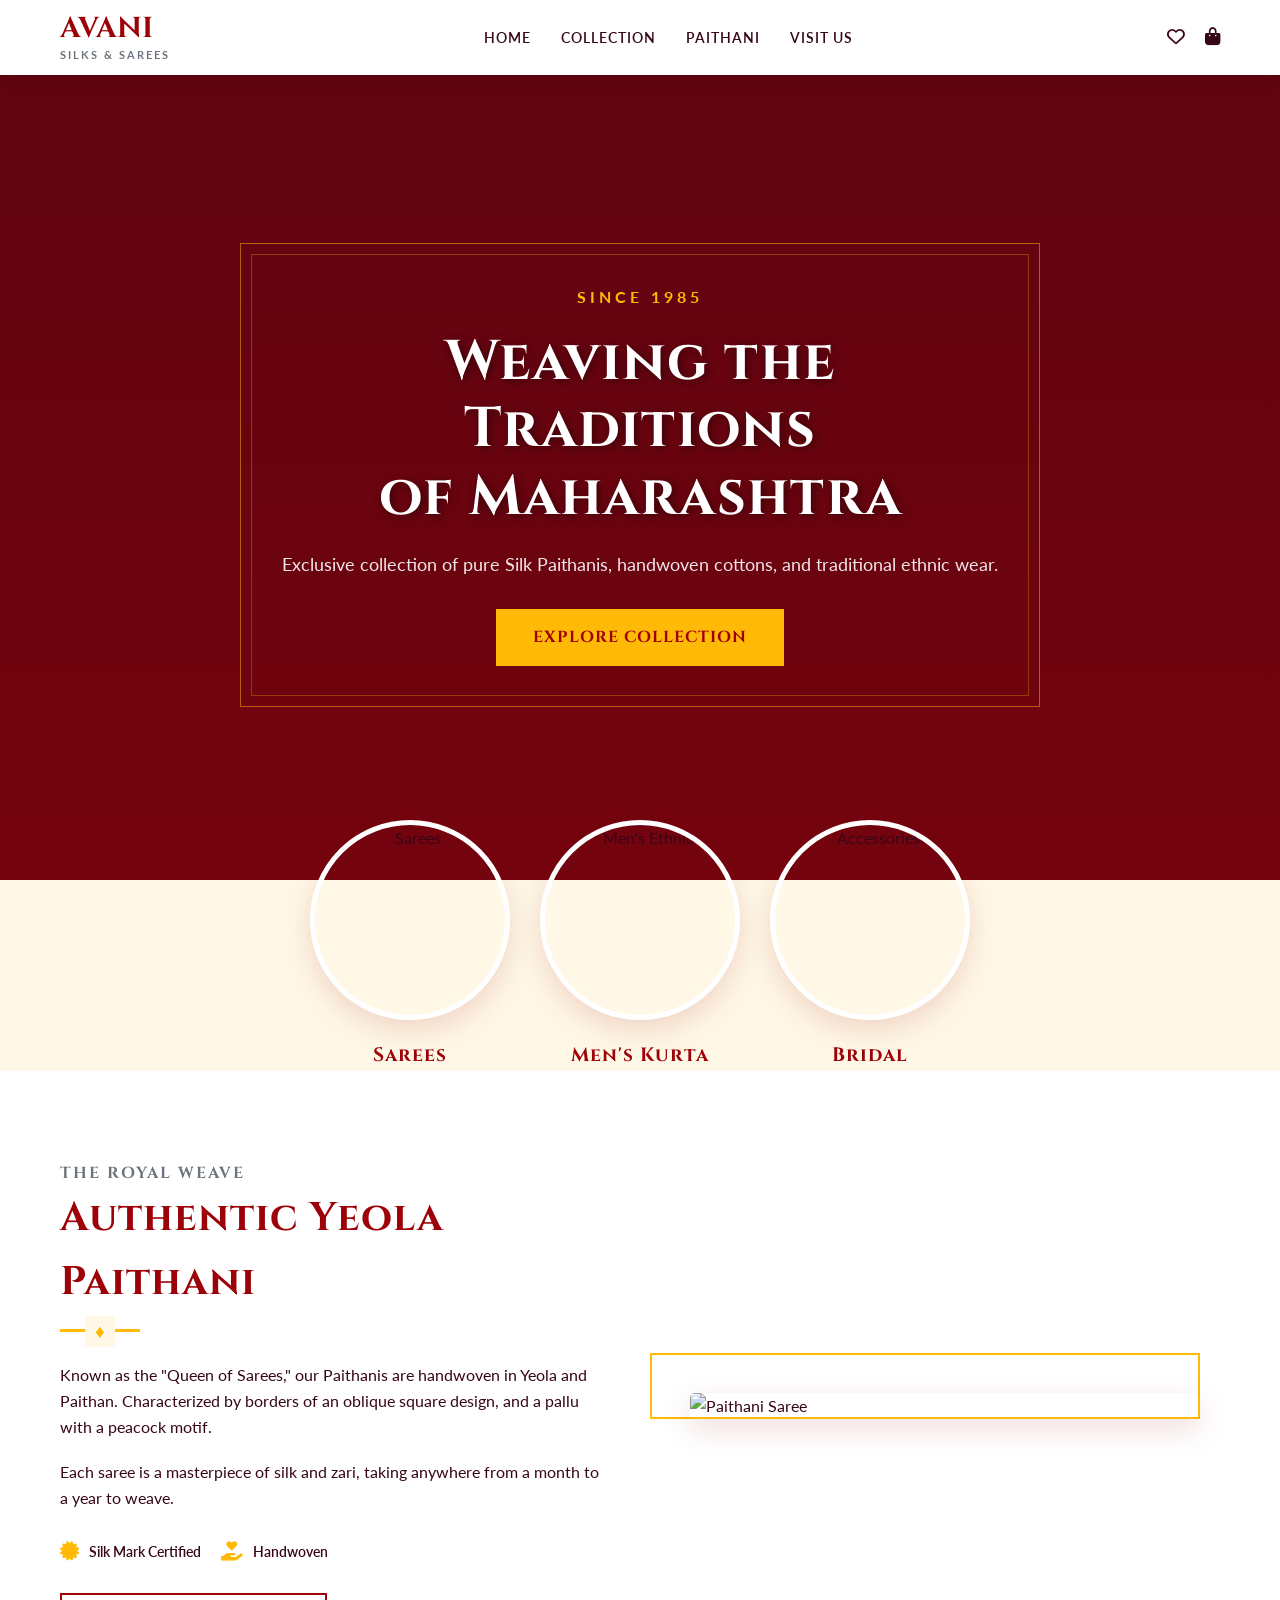
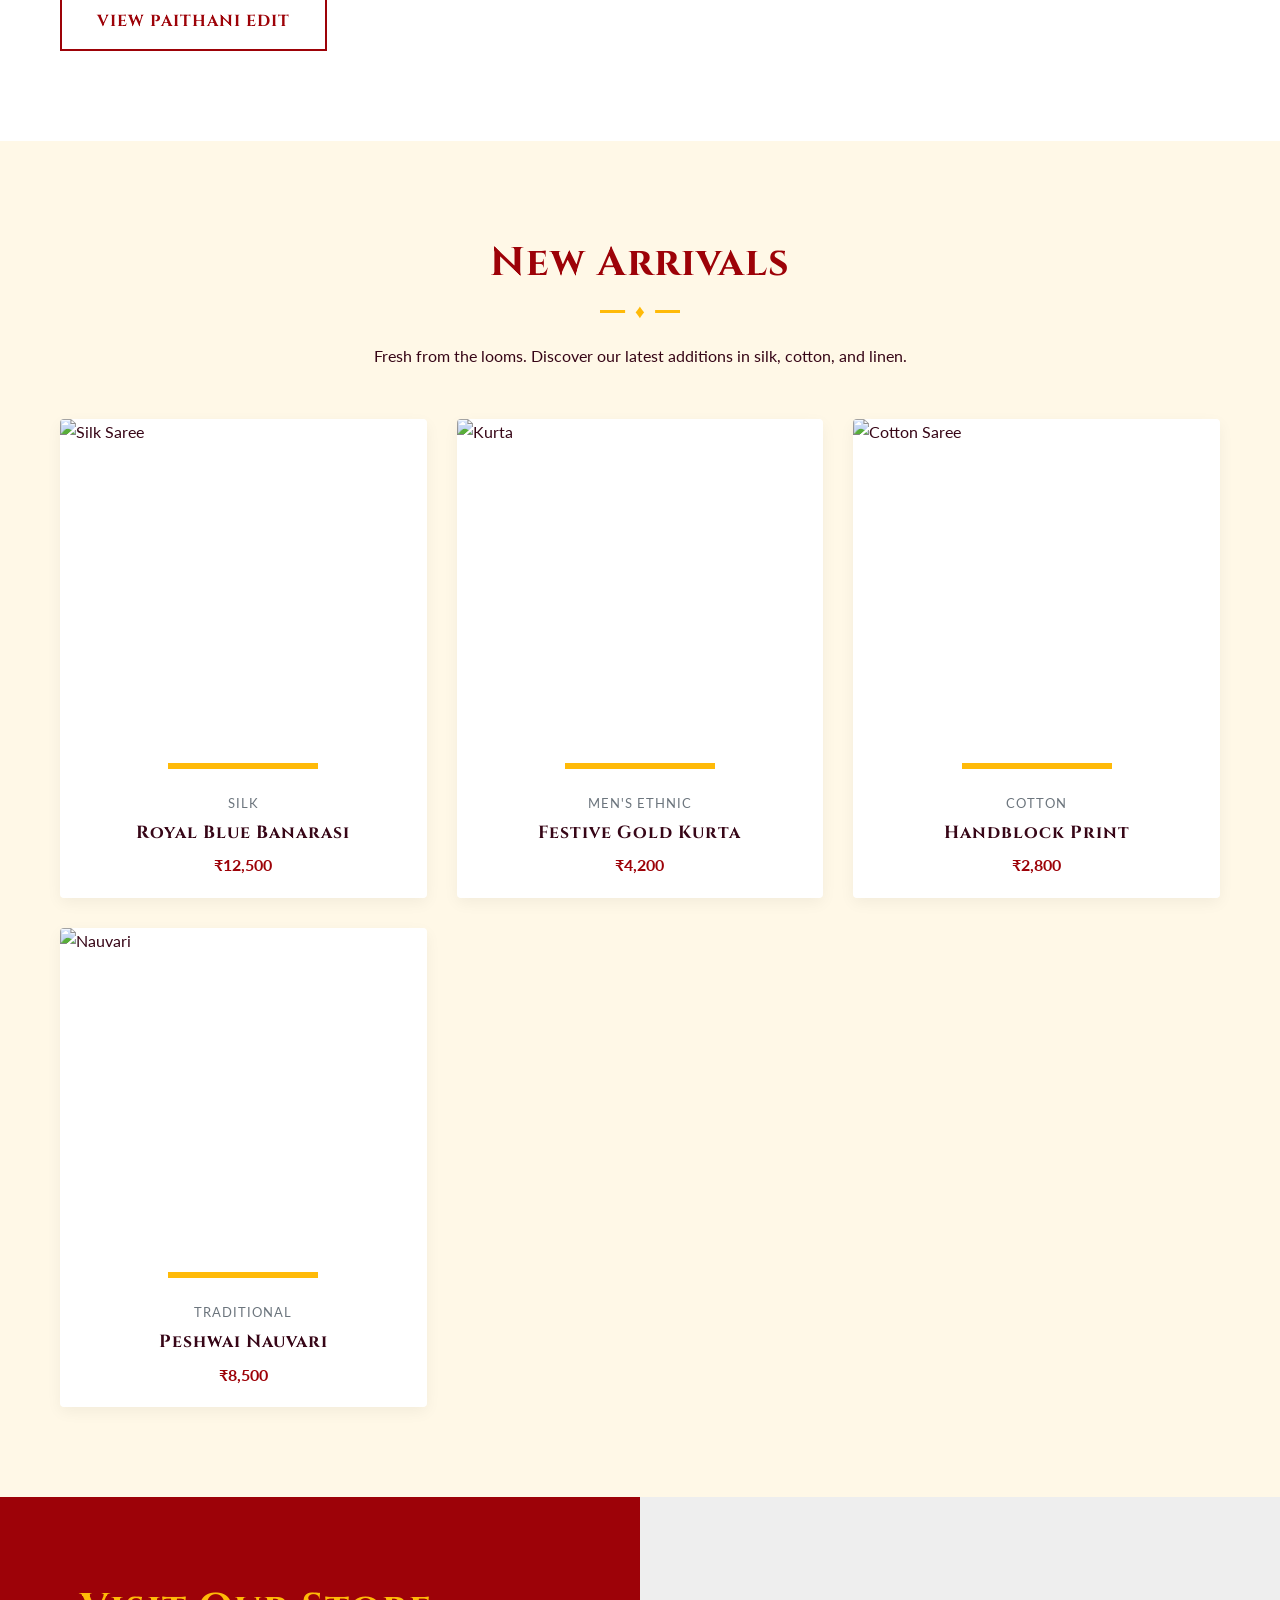
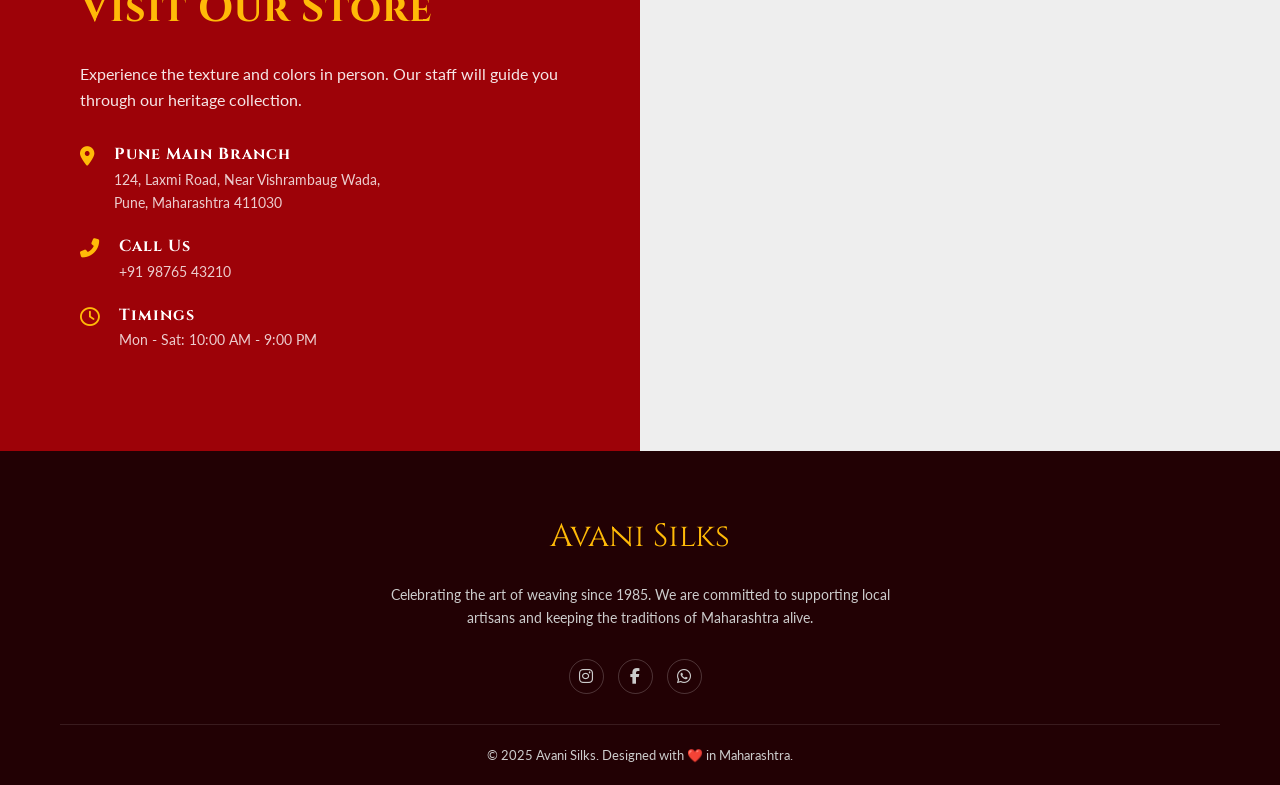
==== cloth.html @ 530539fc "initial commit" ====
<!DOCTYPE html>
<html lang="en">

<head>
    <meta charset="UTF-8">
    <meta name="viewport" content="width=device-width, initial-scale=1.0">
    <title>Avani Silks | The Heritage of Maharashtra</title>

    <!-- Google Fonts -->
    <link rel="preconnect" href="https://fonts.googleapis.com">
    <link rel="preconnect" href="https://fonts.gstatic.com" crossorigin>
    <link
        href="https://fonts.googleapis.com/css2?family=Cinzel:wght@400;600;700&family=Lato:wght@300;400;700&display=swap"
        rel="stylesheet">

    <!-- Font Awesome -->
    <link rel="stylesheet" href="https://cdnjs.cloudflare.com/ajax/libs/font-awesome/6.4.0/css/all.min.css">

    <style>
        /* --- CSS VARIABLES --- */
        :root {
            --primary: #9D0208;
            /* Royal Maroon/Magenta */
            --primary-dark: #6a040f;
            --gold: #FFBA08;
            /* Rich Gold */
            --gold-light: #fdc500;
            --cream: #FFF8E7;
            /* Off-white background */
            --text-dark: #370617;
            --text-light: #6c757d;
            --shadow: 0 10px 30px rgba(157, 2, 8, 0.15);
            --transition: all 0.4s ease;
        }

        /* --- RESET --- */
        * {
            margin: 0;
            padding: 0;
            box-sizing: border-box;
        }

        body {
            font-family: 'Lato', sans-serif;
            background-color: var(--cream);
            color: var(--text-dark);
            line-height: 1.6;
            overflow-x: hidden;
        }

        h1,
        h2,
        h3,
        h4 {
            font-family: 'Cinzel', serif;
            font-weight: 700;
            letter-spacing: 1px;
        }

        a {
            text-decoration: none;
            color: inherit;
            transition: var(--transition);
        }

        ul {
            list-style: none;
        }

        img {
            display: block;
            max-width: 100%;
            height: auto;
            object-fit: cover;
        }

        /* --- UTILITIES --- */
        .container {
            max-width: 1200px;
            margin: 0 auto;
            padding: 0 20px;
        }

        .section-padding {
            padding: 90px 0;
        }

        .text-center {
            text-align: center;
        }

        .divider-gold {
            height: 3px;
            width: 80px;
            background: var(--gold);
            margin: 15px auto 30px;
            position: relative;
        }

        .divider-gold::after {
            content: '♦';
            /* Diamond symbol */
            position: absolute;
            top: 50%;
            left: 50%;
            transform: translate(-50%, -50%);
            background: var(--cream);
            color: var(--gold);
            padding: 0 10px;
            font-size: 1.2rem;
        }

        .btn {
            display: inline-block;
            padding: 14px 35px;
            font-family: 'Cinzel', serif;
            font-weight: 700;
            text-transform: uppercase;
            letter-spacing: 1px;
            cursor: pointer;
            transition: var(--transition);
            border: 2px solid var(--primary);
            background: transparent;
            color: var(--primary);
        }

        .btn:hover {
            background: var(--primary);
            color: var(--gold);
            border-color: var(--primary);
            box-shadow: var(--shadow);
        }

        .btn-gold {
            background: var(--gold);
            color: var(--primary);
            border-color: var(--gold);
        }

        .btn-gold:hover {
            background: white;
            color: var(--primary);
        }

        /* --- DECORATIVE PATTERN --- */
        .bg-pattern {
            background-image: radial-gradient(var(--primary) 0.5px, transparent 0.5px), radial-gradient(var(--primary) 0.5px, var(--cream) 0.5px);
            background-size: 20px 20px;
            background-position: 0 0, 10px 10px;
            opacity: 0.05;
            position: fixed;
            top: 0;
            left: 0;
            width: 100%;
            height: 100%;
            z-index: -1;
            pointer-events: none;
        }

        /* --- NAVIGATION --- */
        nav {
            position: fixed;
            top: 0;
            width: 100%;
            padding: 15px 0;
            z-index: 1000;
            background: white;
            box-shadow: 0 2px 15px rgba(0, 0, 0, 0.08);
            transition: var(--transition);
        }

        .nav-inner {
            display: flex;
            justify-content: space-between;
            align-items: center;
        }

        .logo {
            font-size: 1.8rem;
            font-family: 'Cinzel', serif;
            color: var(--primary);
            font-weight: 700;
            display: flex;
            flex-direction: column;
            line-height: 1;
        }

        .logo span {
            font-size: 0.7rem;
            font-family: 'Lato', sans-serif;
            color: var(--text-light);
            letter-spacing: 2px;
            margin-top: 5px;
            text-transform: uppercase;
        }

        .nav-links {
            display: flex;
            gap: 30px;
        }

        .nav-links a {
            font-size: 0.9rem;
            text-transform: uppercase;
            letter-spacing: 1px;
            font-weight: 600;
            color: var(--text-dark);
            position: relative;
        }

        .nav-links a::after {
            content: '';
            position: absolute;
            bottom: -5px;
            left: 0;
            width: 0;
            height: 2px;
            background: var(--primary);
            transition: var(--transition);
        }

        .nav-links a:hover {
            color: var(--primary);
        }

        .nav-links a:hover::after {
            width: 100%;
        }

        .nav-icons {
            display: flex;
            gap: 20px;
            font-size: 1.1rem;
            color: var(--text-dark);
        }

        /* --- HERO SECTION --- */
        .hero {
            height: 90vh;
            position: relative;
            display: flex;
            align-items: center;
            justify-content: center;
            text-align: center;
            margin-top: 70px;
            background-color: var(--primary);
            /* Fallback */
            overflow: hidden;
        }

        .hero-bg {
            position: absolute;
            top: 0;
            left: 0;
            width: 100%;
            height: 100%;
            opacity: 0.6;
            background-image: url('https://images.unsplash.com/photo-1610030469983-98e550d6193c?ixlib=rb-4.0.3&auto=format&fit=crop&w=1920&q=80');
            background-size: cover;
            background-position: center 20%;
            background-attachment: fixed;
            /* Parallax effect */
        }

        .hero-overlay {
            position: absolute;
            top: 0;
            left: 0;
            width: 100%;
            height: 100%;
            background: linear-gradient(rgba(55, 6, 23, 0.6), rgba(55, 6, 23, 0.4));
        }

        .hero-content {
            position: relative;
            z-index: 2;
            color: white;
            padding: 40px;
            border: 1px solid rgba(255, 186, 8, 0.5);
            backdrop-filter: blur(2px);
            max-width: 800px;
        }

        .hero-content::before {
            content: '';
            position: absolute;
            top: 10px;
            left: 10px;
            right: 10px;
            bottom: 10px;
            border: 1px solid rgba(255, 186, 8, 0.3);
            pointer-events: none;
        }

        .hero h2 {
            font-family: 'Lato', sans-serif;
            font-size: 1rem;
            letter-spacing: 4px;
            text-transform: uppercase;
            color: var(--gold);
            margin-bottom: 20px;
        }

        .hero h1 {
            font-size: 3.5rem;
            margin-bottom: 20px;
            line-height: 1.2;
            text-shadow: 2px 2px 10px rgba(0, 0, 0, 0.5);
        }

        /* --- COLLECTION CIRCLES --- */
        .collections {
            margin-top: -60px;
            position: relative;
            z-index: 10;
        }

        .col-grid {
            display: flex;
            justify-content: center;
            gap: 30px;
            flex-wrap: wrap;
        }

        .col-item {
            text-align: center;
            transition: var(--transition);
        }

        .col-img-box {
            width: 200px;
            height: 200px;
            border-radius: 50%;
            border: 5px solid white;
            overflow: hidden;
            box-shadow: var(--shadow);
            margin-bottom: 20px;
            position: relative;
        }

        .col-img-box img {
            width: 100%;
            height: 100%;
            transition: transform 0.5s;
        }

        .col-item:hover .col-img-box img {
            transform: scale(1.1);
        }

        .col-item:hover {
            transform: translateY(-10px);
        }

        .col-item h3 {
            color: var(--primary);
            font-size: 1.2rem;
        }

        /* --- FEATURED SAREE (Paithani) --- */
        .featured-section {
            background-color: white;
        }

        .featured-wrapper {
            display: grid;
            grid-template-columns: 1fr 1fr;
            align-items: center;
            gap: 60px;
        }

        .feat-img-group {
            position: relative;
            padding: 20px;
        }

        .feat-main {
            border-radius: 5px;
            box-shadow: var(--shadow);
            position: relative;
            z-index: 2;
        }

        .feat-deco {
            position: absolute;
            top: 0;
            left: 0;
            width: 100%;
            height: 100%;
            border: 2px solid var(--gold);
            transform: translate(-20px, -20px);
            z-index: 1;
        }

        .section-title {
            font-size: 2.5rem;
            color: var(--primary);
            margin-bottom: 10px;
        }

        .feat-badges {
            display: flex;
            gap: 20px;
            margin: 30px 0;
        }

        .badge {
            display: flex;
            align-items: center;
            gap: 10px;
            font-size: 0.9rem;
            color: var(--text-dark);
            font-weight: 600;
        }

        .badge i {
            color: var(--gold);
            font-size: 1.2rem;
        }

        /* --- PRODUCT GRID --- */
        .product-grid {
            display: grid;
            grid-template-columns: repeat(auto-fit, minmax(280px, 1fr));
            gap: 30px;
        }

        .product-card {
            background: white;
            box-shadow: 0 5px 15px rgba(0, 0, 0, 0.05);
            transition: var(--transition);
            border-radius: 4px;
            overflow: hidden;
        }

        .product-card:hover {
            transform: translateY(-5px);
            box-shadow: var(--shadow);
        }

        .p-img {
            height: 350px;
            width: 100%;
            position: relative;
            overflow: hidden;
        }

        .p-action {
            position: absolute;
            bottom: -50px;
            left: 0;
            width: 100%;
            background: rgba(255, 255, 255, 0.9);
            padding: 15px;
            text-align: center;
            transition: var(--transition);
        }

        .product-card:hover .p-action {
            bottom: 0;
        }

        .p-details {
            padding: 20px;
            text-align: center;
        }

        .p-cat {
            color: var(--text-light);
            font-size: 0.8rem;
            text-transform: uppercase;
            letter-spacing: 1px;
        }

        .p-title {
            font-size: 1.1rem;
            margin: 5px 0;
            color: var(--text-dark);
            font-family: 'Cinzel', serif;
        }

        .p-price {
            color: var(--primary);
            font-weight: 700;
        }

        /* --- VISIT US / MAP --- */
        .visit-section {
            background: var(--primary);
            color: white;
        }

        .visit-grid {
            display: grid;
            grid-template-columns: 1fr 1fr;
            gap: 0;
        }

        .visit-info {
            padding: 80px;
            display: flex;
            flex-direction: column;
            justify-content: center;
        }

        .visit-info h2 {
            color: var(--gold);
            font-size: 2.5rem;
            margin-bottom: 20px;
        }

        .info-row {
            display: flex;
            gap: 20px;
            margin-bottom: 20px;
            align-items: flex-start;
        }

        .info-row i {
            color: var(--gold);
            font-size: 1.2rem;
            margin-top: 5px;
        }

        .visit-map {
            width: 100%;
            height: 100%;
            min-height: 400px;
            background: #eee;
        }

        /* --- FOOTER --- */
        footer {
            background: #220104;
            /* Very Dark Maroon */
            color: #ccc;
            padding: 60px 0 20px;
        }

        .footer-logo {
            font-size: 2rem;
            color: var(--gold);
            font-family: 'Cinzel', serif;
            margin-bottom: 20px;
            display: inline-block;
        }

        .social-links a {
            display: inline-flex;
            width: 35px;
            height: 35px;
            border: 1px solid rgba(255, 255, 255, 0.2);
            align-items: center;
            justify-content: center;
            border-radius: 50%;
            margin-right: 10px;
            transition: var(--transition);
        }

        .social-links a:hover {
            background: var(--gold);
            color: var(--primary);
            border-color: var(--gold);
        }

        /* --- RESPONSIVE --- */
        @media (max-width: 768px) {
            .hero h1 {
                font-size: 2.5rem;
            }

            .nav-links {
                display: none;
            }

            .featured-wrapper {
                grid-template-columns: 1fr;
            }

            .visit-grid {
                grid-template-columns: 1fr;
            }

            .visit-info {
                padding: 40px;
            }

            .col-grid {
                gap: 15px;
            }

            .col-img-box {
                width: 140px;
                height: 140px;
            }
        }

        /* Reveal Animation */
        .fade-in {
            opacity: 0;
            transform: translateY(30px);
            transition: 0.6s ease-out;
        }

        .fade-in.visible {
            opacity: 1;
            transform: translateY(0);
        }
    </style>
</head>

<body>

    <div class="bg-pattern"></div>

    <!-- Navigation -->
    <nav id="navbar">
        <div class="container nav-inner">
            <a href="#" class="logo">
                AVANI
                <span>Silks & Sarees</span>
            </a>
            <div class="nav-links">
                <a href="#home">Home</a>
                <a href="#collection">Collection</a>
                <a href="#paithani">Paithani</a>
                <a href="#visit">Visit Us</a>
            </div>
            <div class="nav-icons">
                <a href="#"><i class="far fa-heart"></i></a>
                <a href="#"><i class="fas fa-shopping-bag"></i></a>
            </div>
        </div>
    </nav>

    <!-- Hero Section -->
    <section id="home" class="hero">
        <div class="hero-bg"></div>
        <div class="hero-overlay"></div>
        <div class="hero-content fade-in">
            <h2>Since 1985</h2>
            <h1>Weaving the Traditions <br> of Maharashtra</h1>
            <p style="margin-bottom: 30px; font-size: 1.1rem; opacity: 0.9;">Exclusive collection of pure Silk
                Paithanis, handwoven cottons, and traditional ethnic wear.</p>
            <a href="#collection" class="btn btn-gold">Explore Collection</a>
        </div>
    </section>

    <!-- Circular Categories -->
    <section class="collections">
        <div class="container">
            <div class="col-grid">
                <div class="col-item fade-in">
                    <div class="col-img-box">
                        <img src="https://images.unsplash.com/photo-1617627143750-d86bc21e42bb?ixlib=rb-4.0.3&auto=format&fit=crop&w=400&q=80"
                            alt="Sarees">
                    </div>
                    <h3>Sarees</h3>
                </div>
                <div class="col-item fade-in">
                    <div class="col-img-box">
                        <img src="https://images.unsplash.com/photo-1597983073493-88cd35cf93b0?ixlib=rb-4.0.3&auto=format&fit=crop&w=400&q=80"
                            alt="Men's Ethnic">
                    </div>
                    <h3>Men's Kurta</h3>
                </div>
                <div class="col-item fade-in">
                    <div class="col-img-box">
                        <img src="https://images.unsplash.com/photo-1605296867304-46d5465a13f1?ixlib=rb-4.0.3&auto=format&fit=crop&w=400&q=80"
                            alt="Accessories">
                    </div>
                    <h3>Bridal</h3>
                </div>
            </div>
        </div>
    </section>

    <!-- Featured Section (Paithani) -->
    <section id="paithani" class="section-padding featured-section">
        <div class="container">
            <div class="featured-wrapper">
                <div class="feat-content fade-in">
                    <h4 style="color: var(--text-light); letter-spacing: 2px;">THE ROYAL WEAVE</h4>
                    <h2 class="section-title">Authentic Yeola Paithani</h2>
                    <div class="divider-gold" style="margin-left: 0;"></div>
                    <p style="color: var(--text-dark); margin-bottom: 20px;">Known as the "Queen of Sarees," our
                        Paithanis are handwoven in Yeola and Paithan. Characterized by borders of an oblique square
                        design, and a pallu with a peacock motif.</p>
                    <p style="color: var(--text-dark);">Each saree is a masterpiece of silk and zari, taking anywhere
                        from a month to a year to weave.</p>

                    <div class="feat-badges">
                        <div class="badge"><i class="fas fa-certificate"></i> Silk Mark Certified</div>
                        <div class="badge"><i class="fas fa-hand-holding-heart"></i> Handwoven</div>
                    </div>

                    <a href="#" class="btn">View Paithani Edit</a>
                </div>

                <div class="feat-img-group fade-in">
                    <div class="feat-deco"></div>
                    <img src="https://images.unsplash.com/photo-1583391733956-6c78276477e2?ixlib=rb-4.0.3&auto=format&fit=crop&w=800&q=80"
                        alt="Paithani Saree" class="feat-main">
                </div>
            </div>
        </div>
    </section>

    <!-- New Arrivals Grid -->
    <section id="collection" class="section-padding">
        <div class="container">
            <div class="text-center fade-in">
                <h2 class="section-title">New Arrivals</h2>
                <div class="divider-gold"></div>
                <p style="max-width: 600px; margin: 0 auto 50px;">Fresh from the looms. Discover our latest additions in
                    silk, cotton, and linen.</p>
            </div>

            <div class="product-grid">
                <!-- Product 1 -->
                <div class="product-card fade-in">
                    <div class="p-img">
                        <img src="https://images.unsplash.com/photo-1610189012906-4783382c5914?ixlib=rb-4.0.3&auto=format&fit=crop&w=600&q=80"
                            alt="Silk Saree">
                        <div class="p-action">
                            <button class="btn btn-gold" style="padding: 10px 20px; font-size: 0.8rem;">Add to
                                Cart</button>
                        </div>
                    </div>
                    <div class="p-details">
                        <span class="p-cat">Silk</span>
                        <h4 class="p-title">Royal Blue Banarasi</h4>
                        <span class="p-price">₹12,500</span>
                    </div>
                </div>

                <!-- Product 2 -->
                <div class="product-card fade-in">
                    <div class="p-img">
                        <img src="https://images.unsplash.com/photo-1627883204481-420367372d82?ixlib=rb-4.0.3&auto=format&fit=crop&w=600&q=80"
                            alt="Kurta">
                        <div class="p-action">
                            <button class="btn btn-gold" style="padding: 10px 20px; font-size: 0.8rem;">Add to
                                Cart</button>
                        </div>
                    </div>
                    <div class="p-details">
                        <span class="p-cat">Men's Ethnic</span>
                        <h4 class="p-title">Festive Gold Kurta</h4>
                        <span class="p-price">₹4,200</span>
                    </div>
                </div>

                <!-- Product 3 -->
                <div class="product-card fade-in">
                    <div class="p-img">
                        <img src="https://images.unsplash.com/photo-1607592471928-1b6c08c48a73?ixlib=rb-4.0.3&auto=format&fit=crop&w=600&q=80"
                            alt="Cotton Saree">
                        <div class="p-action">
                            <button class="btn btn-gold" style="padding: 10px 20px; font-size: 0.8rem;">Add to
                                Cart</button>
                        </div>
                    </div>
                    <div class="p-details">
                        <span class="p-cat">Cotton</span>
                        <h4 class="p-title">Handblock Print</h4>
                        <span class="p-price">₹2,800</span>
                    </div>
                </div>

                <!-- Product 4 -->
                <div class="product-card fade-in">
                    <div class="p-img">
                        <img src="https://images.unsplash.com/photo-1596700686915-0a867c4df632?ixlib=rb-4.0.3&auto=format&fit=crop&w=600&q=80"
                            alt="Nauvari">
                        <div class="p-action">
                            <button class="btn btn-gold" style="padding: 10px 20px; font-size: 0.8rem;">Add to
                                Cart</button>
                        </div>
                    </div>
                    <div class="p-details">
                        <span class="p-cat">Traditional</span>
                        <h4 class="p-title">Peshwai Nauvari</h4>
                        <span class="p-price">₹8,500</span>
                    </div>
                </div>
            </div>
        </div>
    </section>

    <!-- Visit Us / Location -->
    <section id="visit" class="visit-section">
        <div class="visit-grid">
            <div class="visit-info fade-in">
                <h2>Visit Our Store</h2>
                <p style="margin-bottom: 30px; opacity: 0.9;">Experience the texture and colors in person. Our staff
                    will guide you through our heritage collection.</p>

                <div class="info-row">
                    <i class="fas fa-map-marker-alt"></i>
                    <div>
                        <h4 style="font-family: 'Cinzel', serif;">Pune Main Branch</h4>
                        <p style="font-size: 0.9rem; opacity: 0.8;">124, Laxmi Road, Near Vishrambaug Wada,<br>Pune,
                            Maharashtra 411030</p>
                    </div>
                </div>

                <div class="info-row">
                    <i class="fas fa-phone-alt"></i>
                    <div>
                        <h4 style="font-family: 'Cinzel', serif;">Call Us</h4>
                        <p style="font-size: 0.9rem; opacity: 0.8;">+91 98765 43210</p>
                    </div>
                </div>

                <div class="info-row">
                    <i class="far fa-clock"></i>
                    <div>
                        <h4 style="font-family: 'Cinzel', serif;">Timings</h4>
                        <p style="font-size: 0.9rem; opacity: 0.8;">Mon - Sat: 10:00 AM - 9:00 PM</p>
                    </div>
                </div>
            </div>

            <div class="visit-map">
                <!-- Static Map Image for demo -->
                <iframe
                    src="https://www.google.com/maps/embed?pb=!1m18!1m12!1m3!1d3783.2458092262524!2d73.85040981541814!3d18.51775797409228!2m3!1f0!2f0!3f0!3m2!1i1024!2i768!4f13.1!3m3!1m2!1s0x3bc2c065f4967397%3A0xc33e1478148b5952!2sLaxmi%20Rd%2C%20Pune%2C%20Maharashtra!5e0!3m2!1sen!2sin!4v1680000000000!5m2!1sen!2sin"
                    width="100%" height="100%" style="border:0;" allowfullscreen="" loading="lazy"></iframe>
            </div>
        </div>
    </section>

    <!-- Footer -->
    <footer>
        <div class="container text-center">
            <a href="#" class="footer-logo">Avani Silks</a>
            <p style="max-width: 500px; margin: 0 auto 30px; font-size: 0.9rem;">Celebrating the art of weaving since
                1985. We are committed to supporting local artisans and keeping the traditions of Maharashtra alive.</p>

            <div class="social-links" style="margin-bottom: 30px;">
                <a href="#"><i class="fab fa-instagram"></i></a>
                <a href="#"><i class="fab fa-facebook-f"></i></a>
                <a href="#"><i class="fab fa-whatsapp"></i></a>
            </div>

            <div style="font-size: 0.8rem; border-top: 1px solid rgba(255,255,255,0.1); padding-top: 20px;">
                &copy; 2025 Avani Silks. Designed with ❤️ in Maharashtra.
            </div>
        </div>
    </footer>

    <!-- JavaScript -->
    <script>
        // Navbar Scroll Effect
        const navbar = document.getElementById('navbar');
        window.addEventListener('scroll', () => {
            if (window.scrollY > 50) {
                navbar.style.boxShadow = "0 5px 20px rgba(0,0,0,0.1)";
                navbar.style.padding = "10px 0";
            } else {
                navbar.style.boxShadow = "0 2px 15px rgba(0,0,0,0.08)";
                navbar.style.padding = "15px 0";
            }
        });

        // Reveal Animation
        const observer = new IntersectionObserver((entries) => {
            entries.forEach(entry => {
                if (entry.isIntersecting) {
                    entry.target.classList.add('visible');
                }
            });
        }, { threshold: 0.1 });

        document.querySelectorAll('.fade-in').forEach(el => observer.observe(el));
    </script>
</body>

</html>
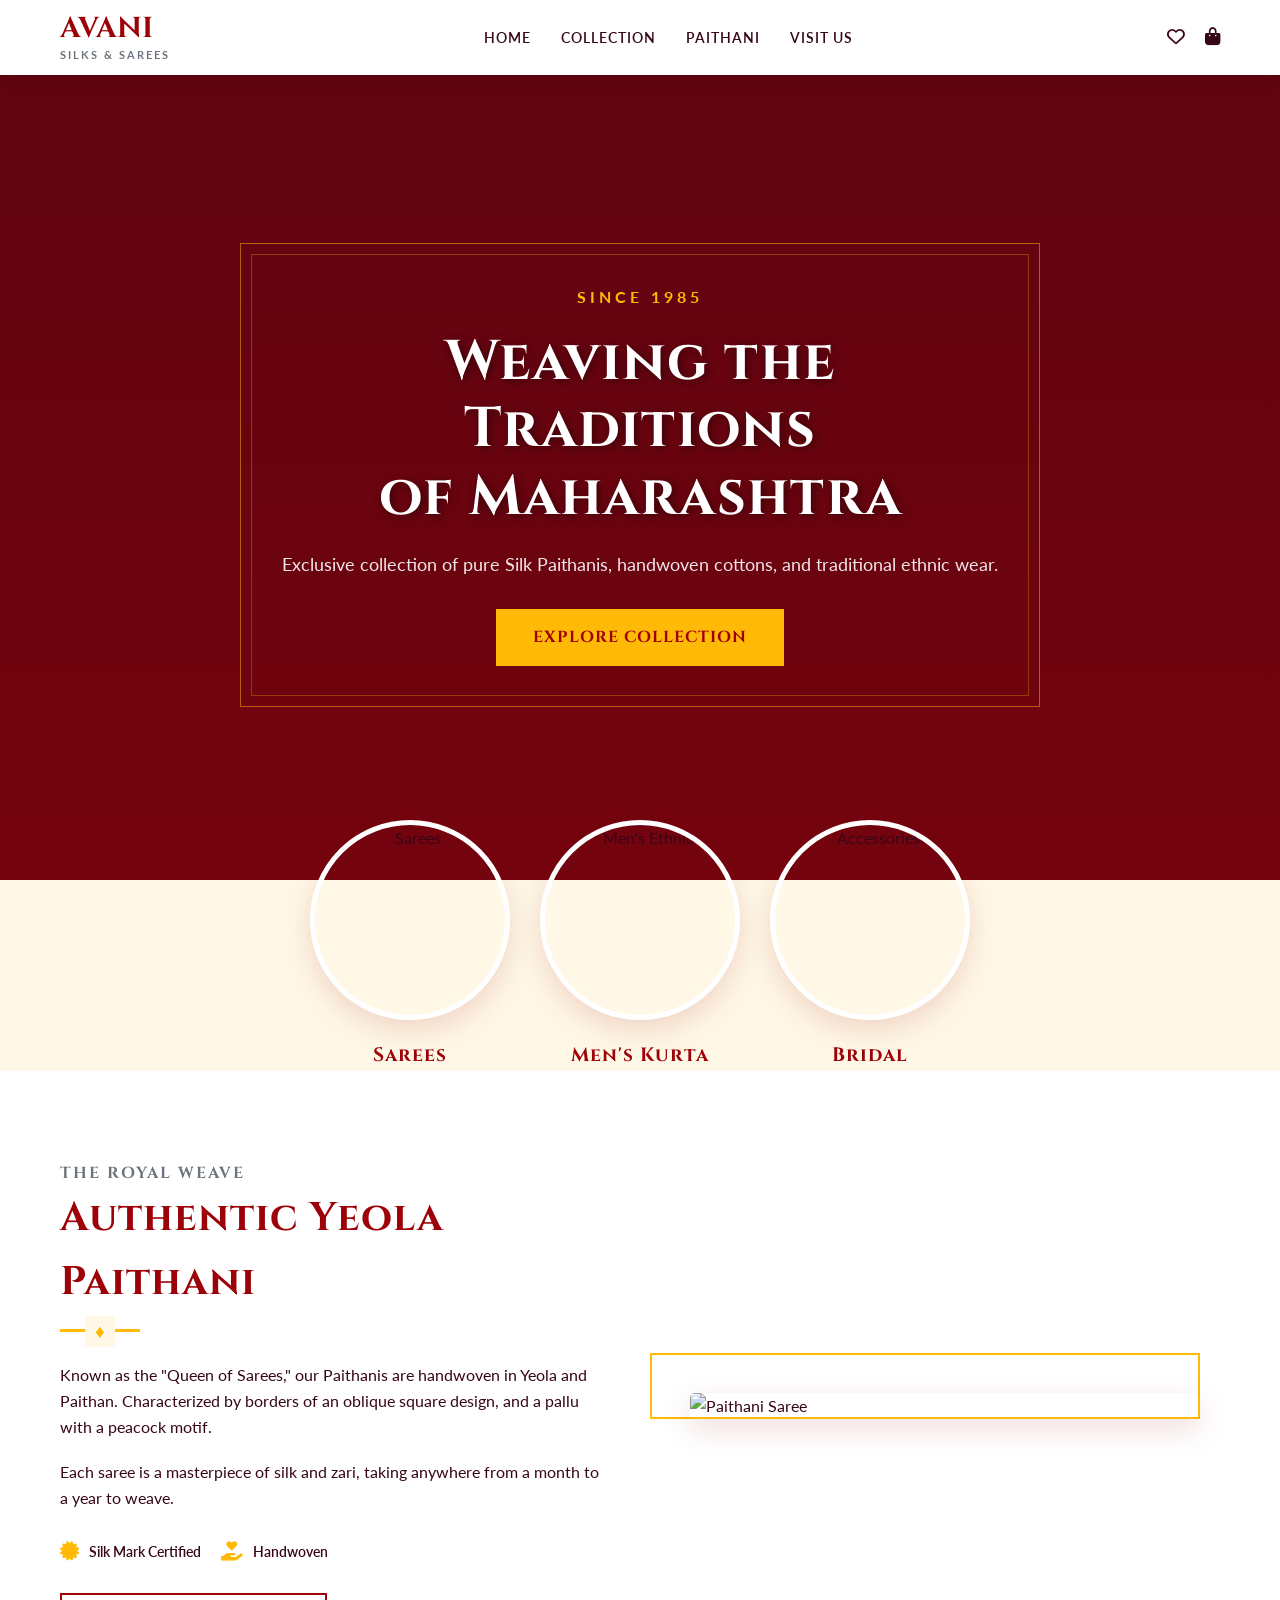
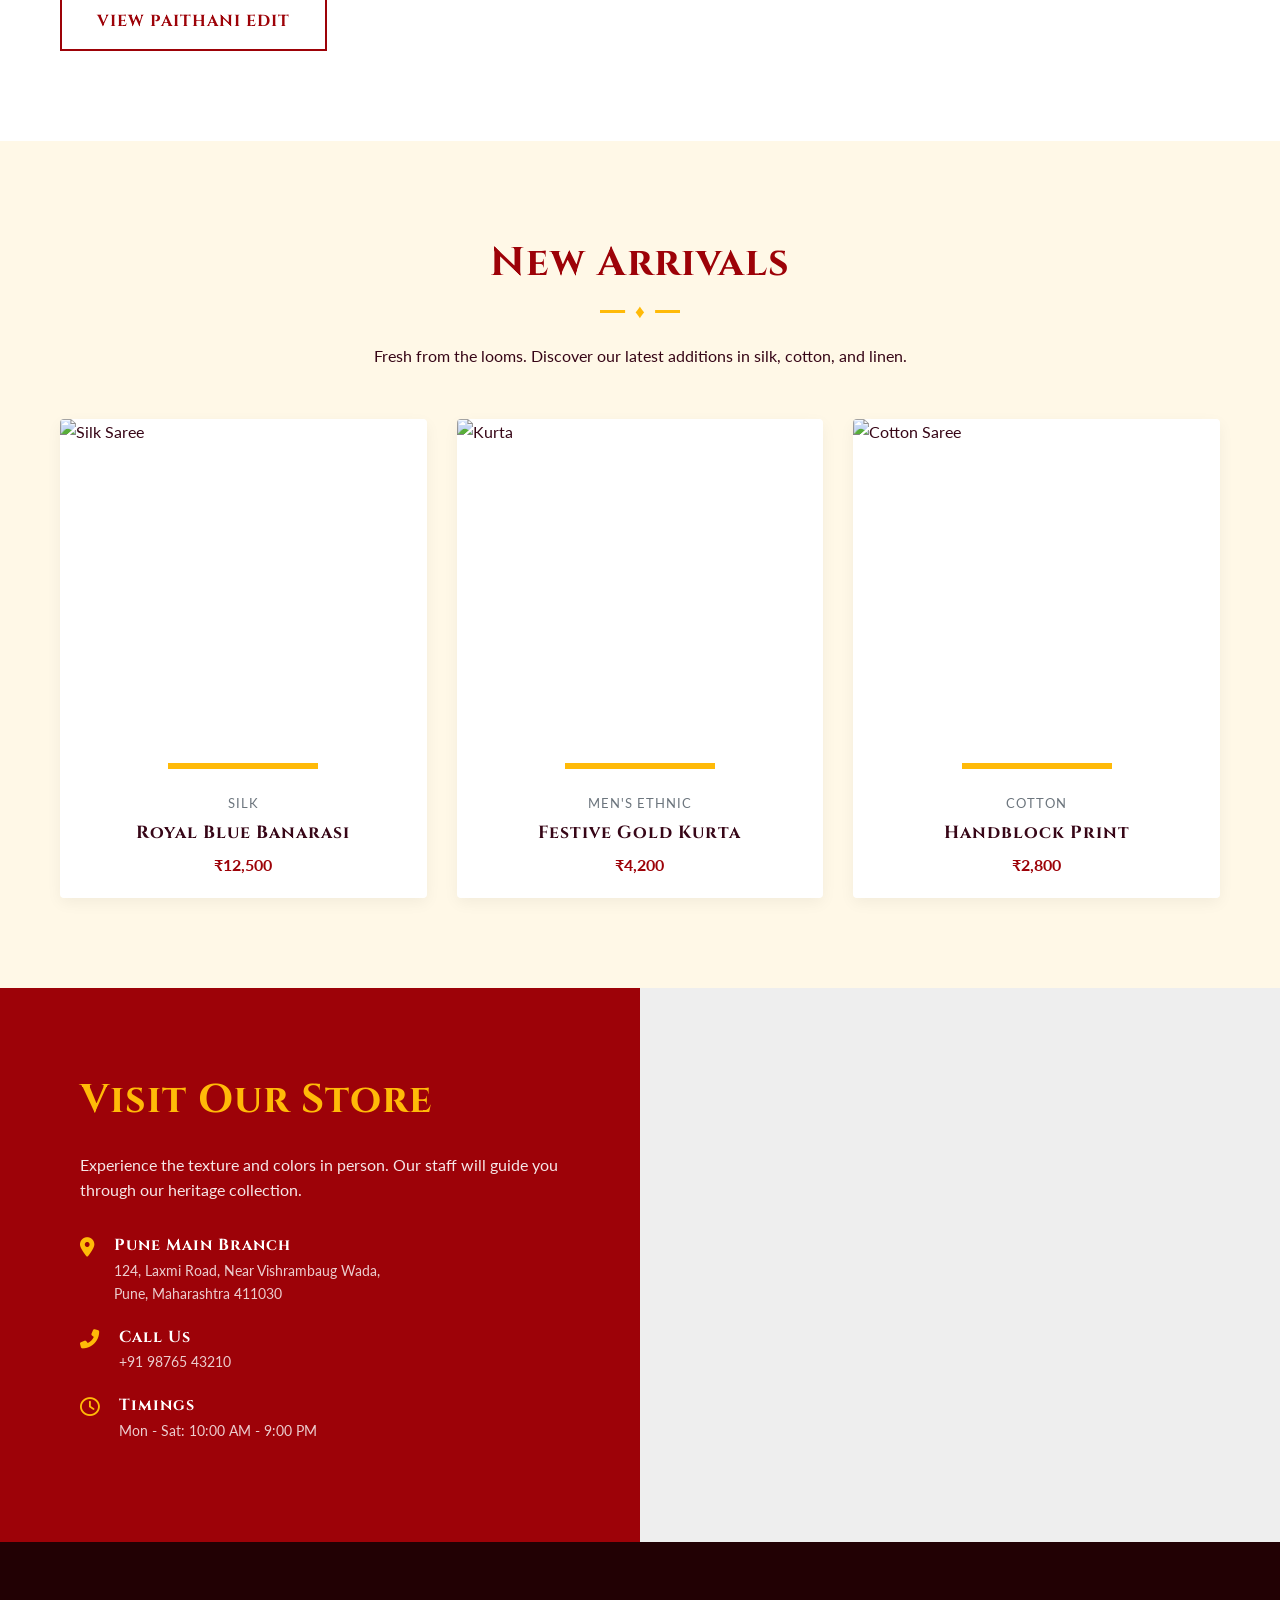
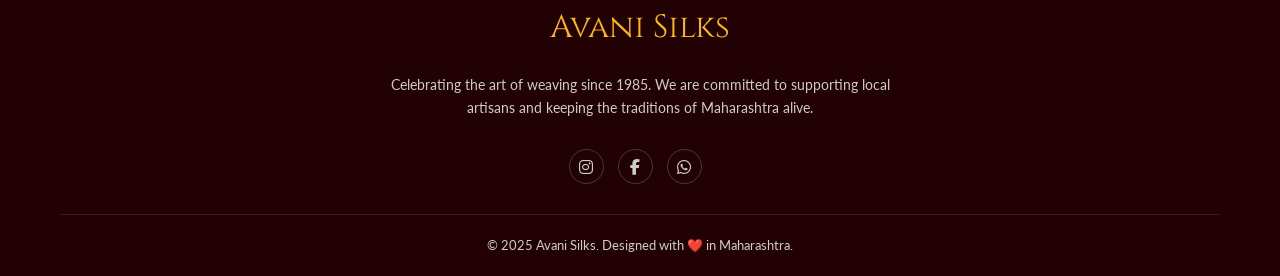
==== commit f65f21bb: "added new saree images" ====
--- a/cloth.html
+++ b/cloth.html
@@ -666,7 +666,7 @@
                 </div>
                 <div class="col-item fade-in">
                     <div class="col-img-box">
-                        <img src="https://images.unsplash.com/photo-1605296867304-46d5465a13f1?ixlib=rb-4.0.3&auto=format&fit=crop&w=400&q=80"
+                        <img src="https://images.unsplash.com/photo-1617627143750-d86bc21e42bb?ixlib=rb-4.0.3&auto=format&fit=crop&w=400&q=80"
                             alt="Accessories">
                     </div>
                     <h3>Bridal</h3>
@@ -699,7 +699,7 @@
 
                 <div class="feat-img-group fade-in">
                     <div class="feat-deco"></div>
-                    <img src="https://images.unsplash.com/photo-1583391733956-6c78276477e2?ixlib=rb-4.0.3&auto=format&fit=crop&w=800&q=80"
+                    <img src="https://images.unsplash.com/photo-1617627143750-d86bc21e42bb?ixlib=rb-4.0.3&auto=format&fit=crop&w=400&q=80"
                         alt="Paithani Saree" class="feat-main">
                 </div>
             </div>
@@ -720,7 +720,7 @@
                 <!-- Product 1 -->
                 <div class="product-card fade-in">
                     <div class="p-img">
-                        <img src="https://images.unsplash.com/photo-1610189012906-4783382c5914?ixlib=rb-4.0.3&auto=format&fit=crop&w=600&q=80"
+                        <img src="https://images.unsplash.com/photo-1617627143750-d86bc21e42bb?ixlib=rb-4.0.3&auto=format&fit=crop&w=400&q=80"
                             alt="Silk Saree">
                         <div class="p-action">
                             <button class="btn btn-gold" style="padding: 10px 20px; font-size: 0.8rem;">Add to
@@ -737,7 +737,7 @@
                 <!-- Product 2 -->
                 <div class="product-card fade-in">
                     <div class="p-img">
-                        <img src="https://images.unsplash.com/photo-1627883204481-420367372d82?ixlib=rb-4.0.3&auto=format&fit=crop&w=600&q=80"
+                        <img src="https://images.unsplash.com/photo-1597983073493-88cd35cf93b0?ixlib=rb-4.0.3&auto=format&fit=crop&w=400&q=80"
                             alt="Kurta">
                         <div class="p-action">
                             <button class="btn btn-gold" style="padding: 10px 20px; font-size: 0.8rem;">Add to
@@ -754,7 +754,7 @@
                 <!-- Product 3 -->
                 <div class="product-card fade-in">
                     <div class="p-img">
-                        <img src="https://images.unsplash.com/photo-1607592471928-1b6c08c48a73?ixlib=rb-4.0.3&auto=format&fit=crop&w=600&q=80"
+                        <img src="https://images.unsplash.com/photo-1617627143750-d86bc21e42bb?ixlib=rb-4.0.3&auto=format&fit=crop&w=400&q=80"
                             alt="Cotton Saree">
                         <div class="p-action">
                             <button class="btn btn-gold" style="padding: 10px 20px; font-size: 0.8rem;">Add to
@@ -769,7 +769,7 @@
                 </div>
 
                 <!-- Product 4 -->
-                <div class="product-card fade-in">
+                <!-- <div class="product-card fade-in">
                     <div class="p-img">
                         <img src="https://images.unsplash.com/photo-1596700686915-0a867c4df632?ixlib=rb-4.0.3&auto=format&fit=crop&w=600&q=80"
                             alt="Nauvari">
@@ -783,7 +783,7 @@
                         <h4 class="p-title">Peshwai Nauvari</h4>
                         <span class="p-price">₹8,500</span>
                     </div>
-                </div>
+                </div> -->
             </div>
         </div>
     </section>
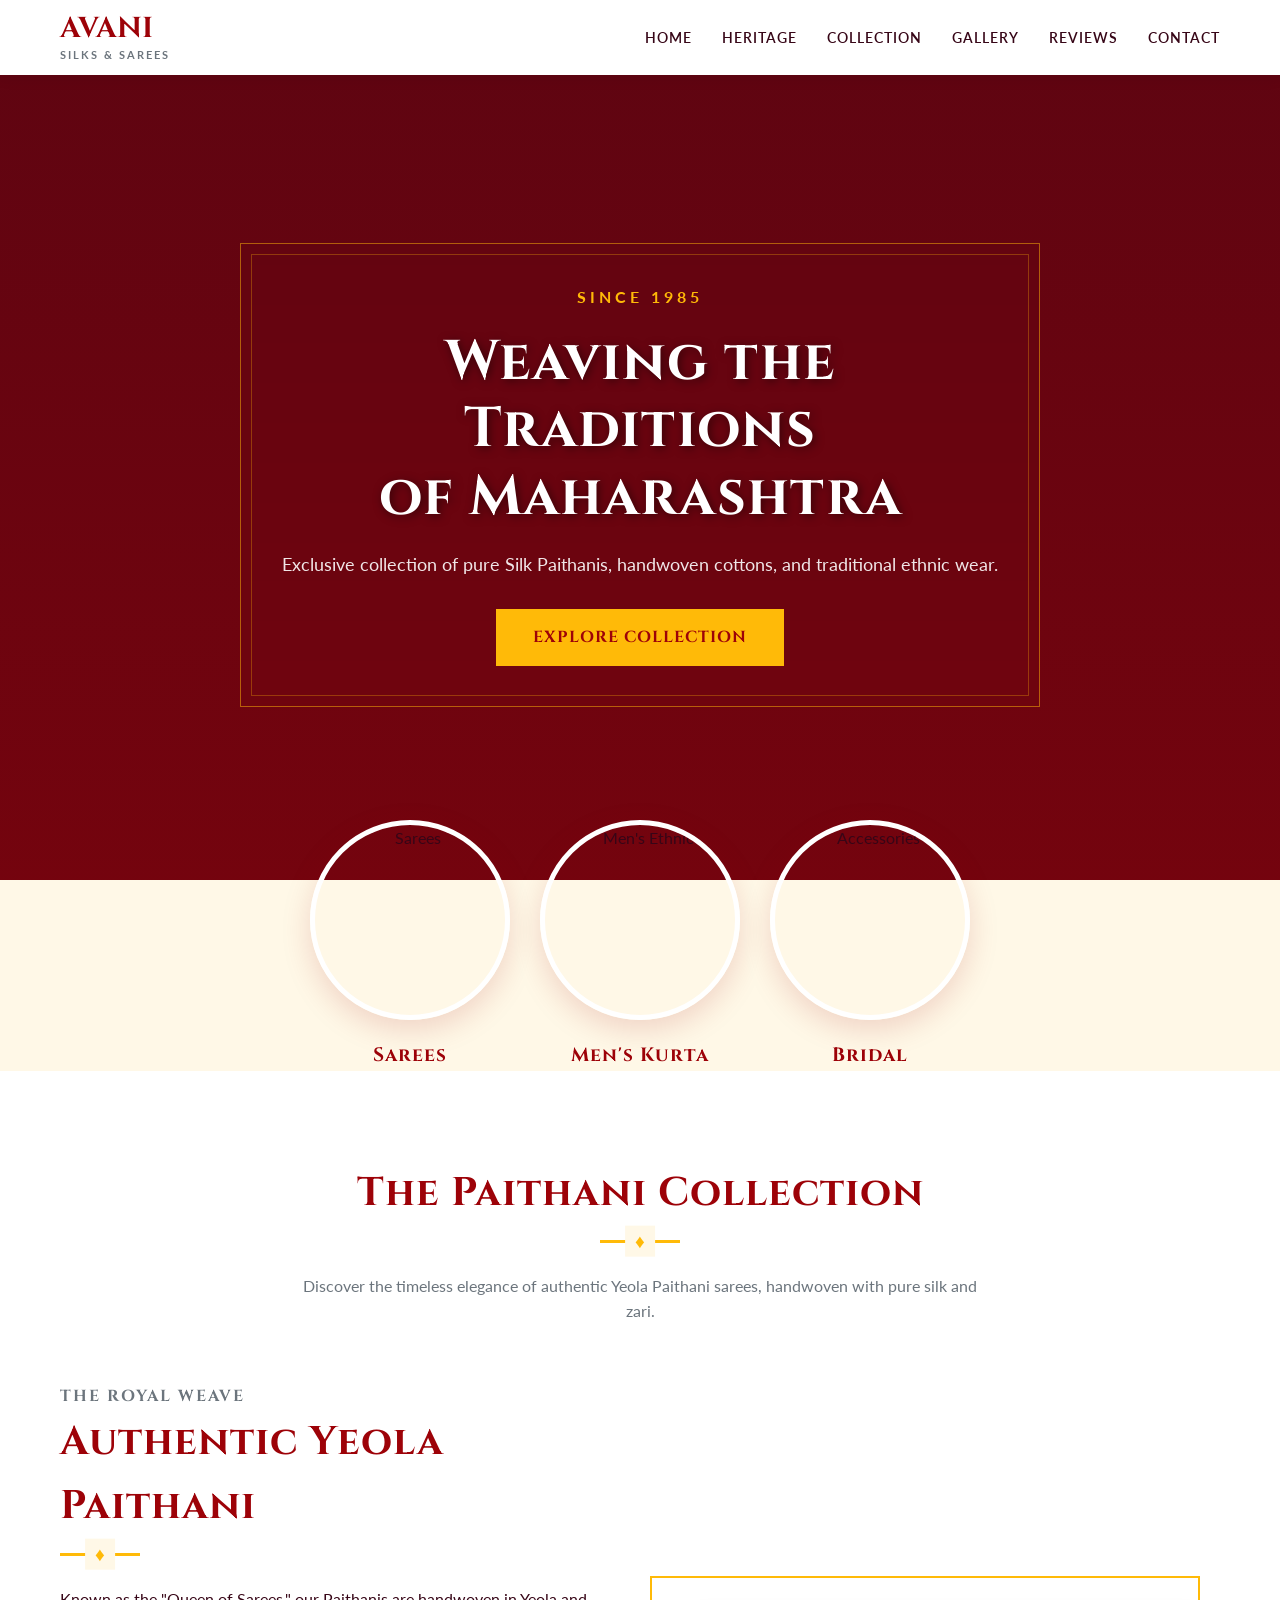
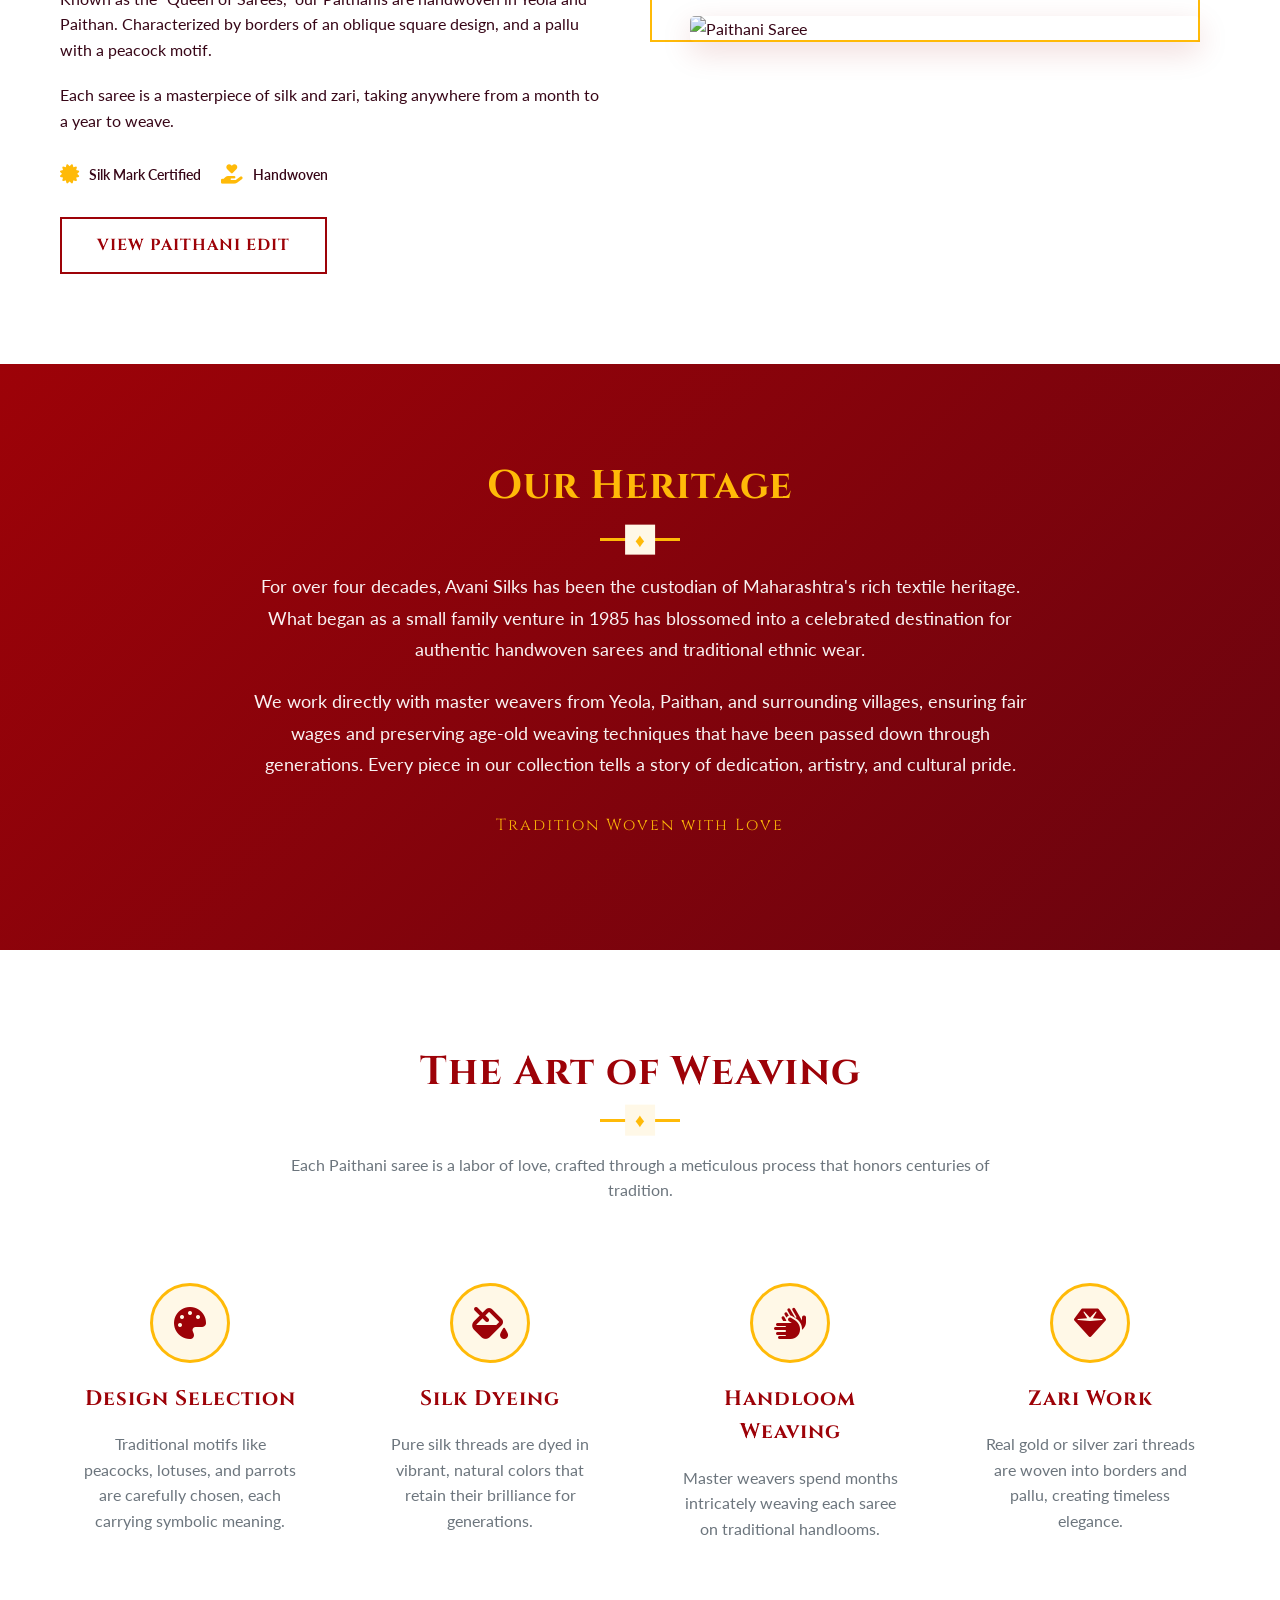
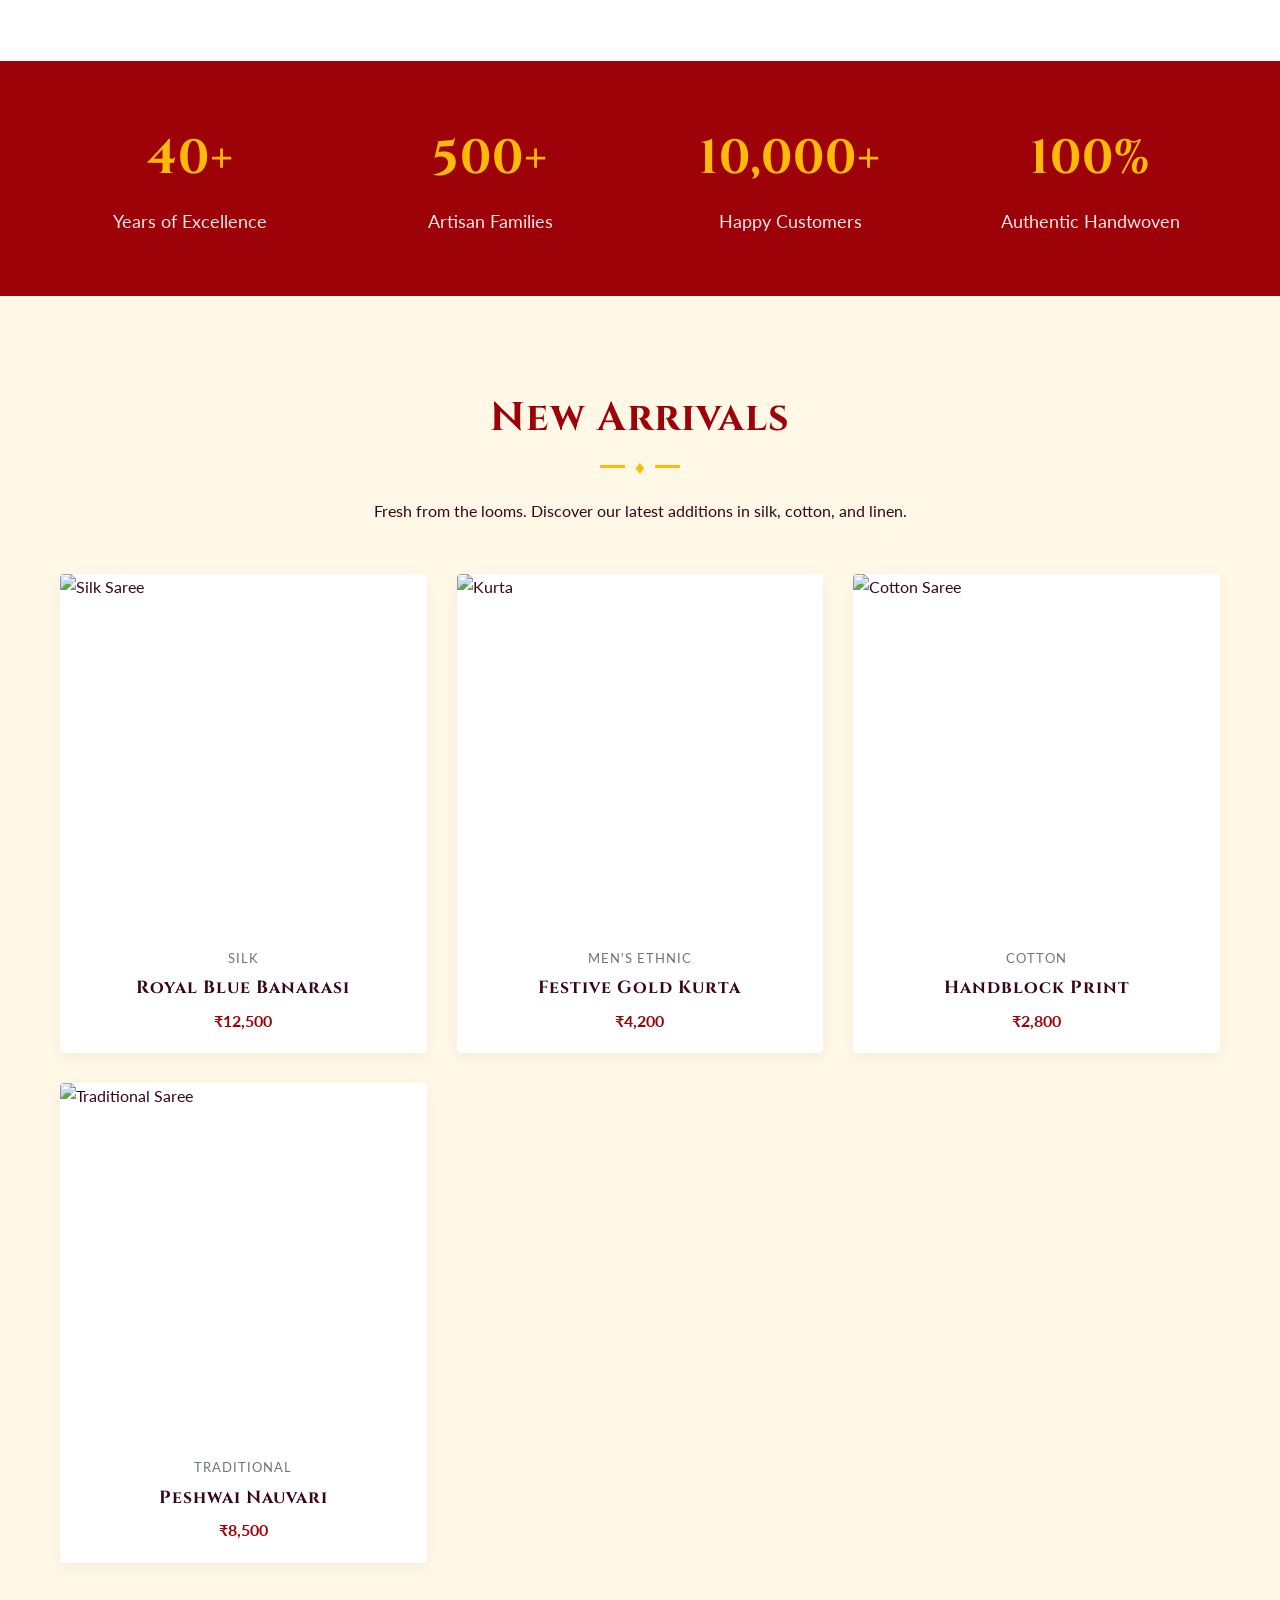
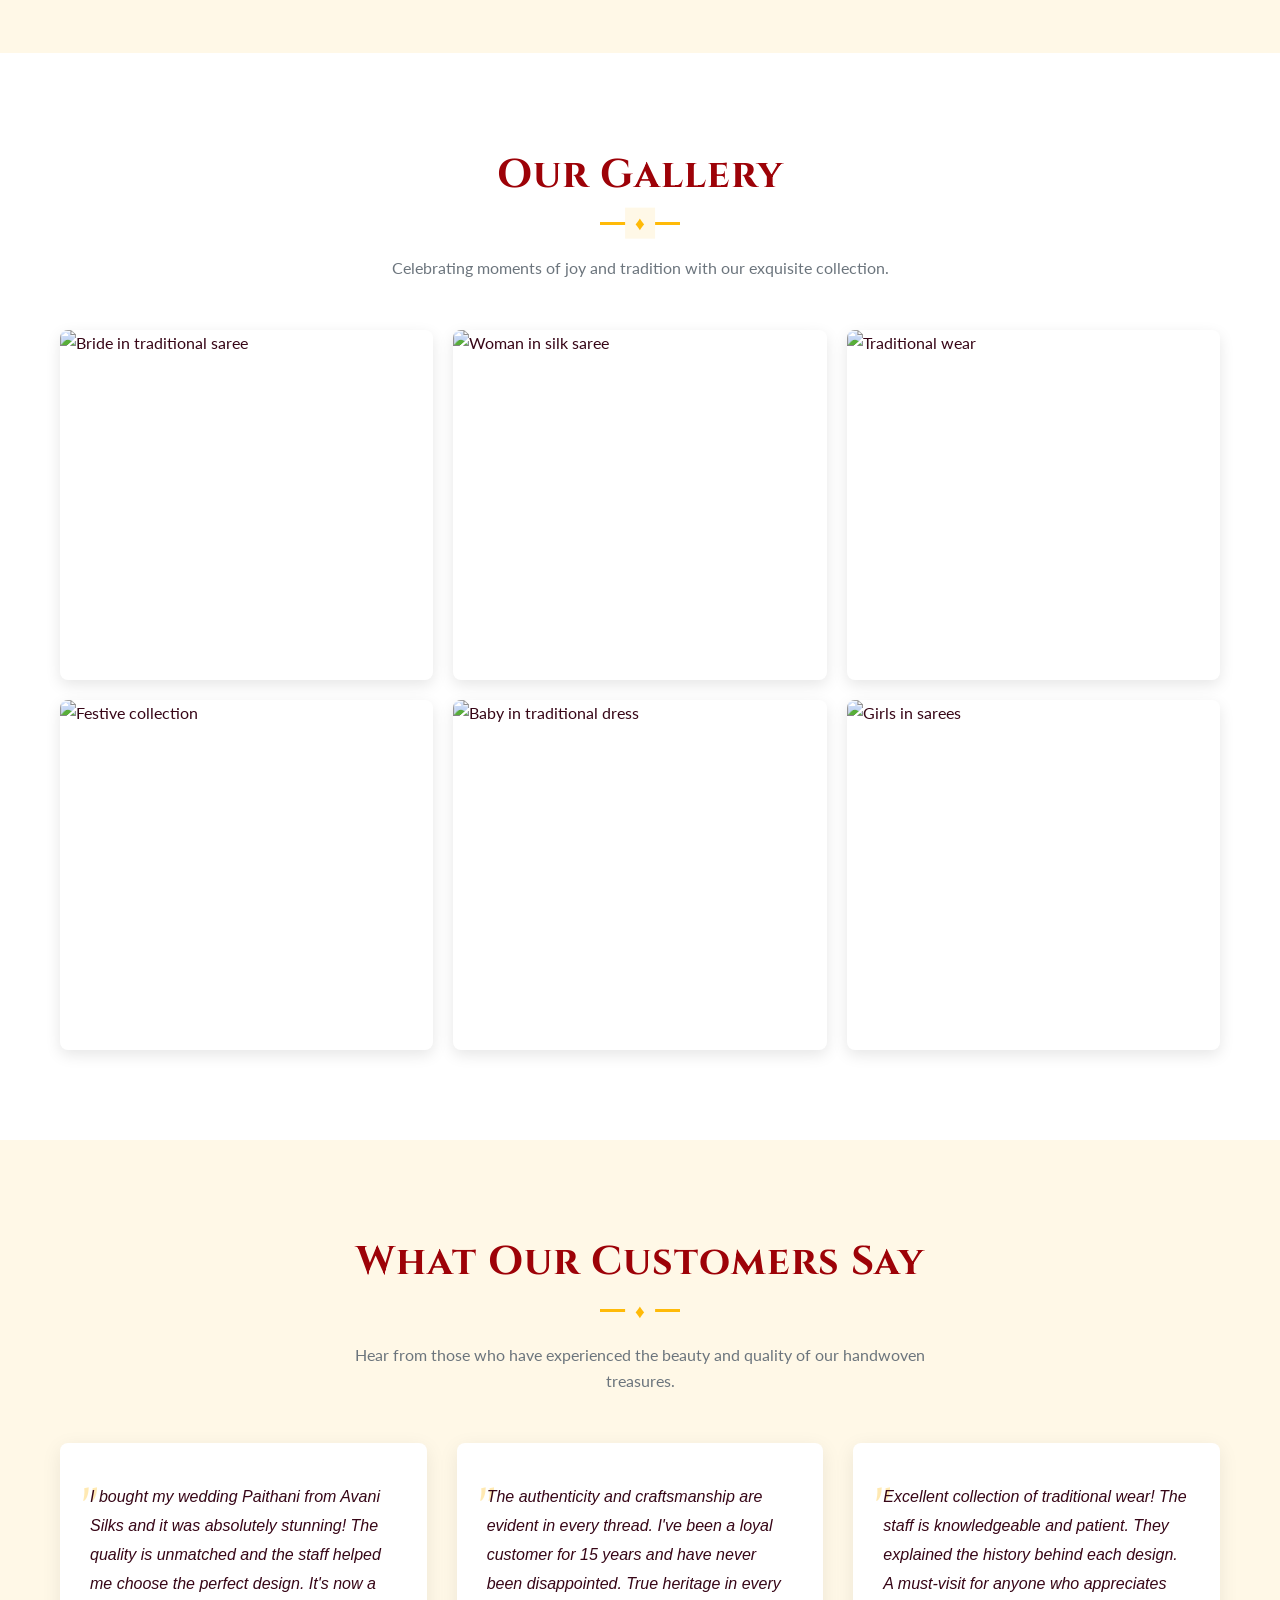
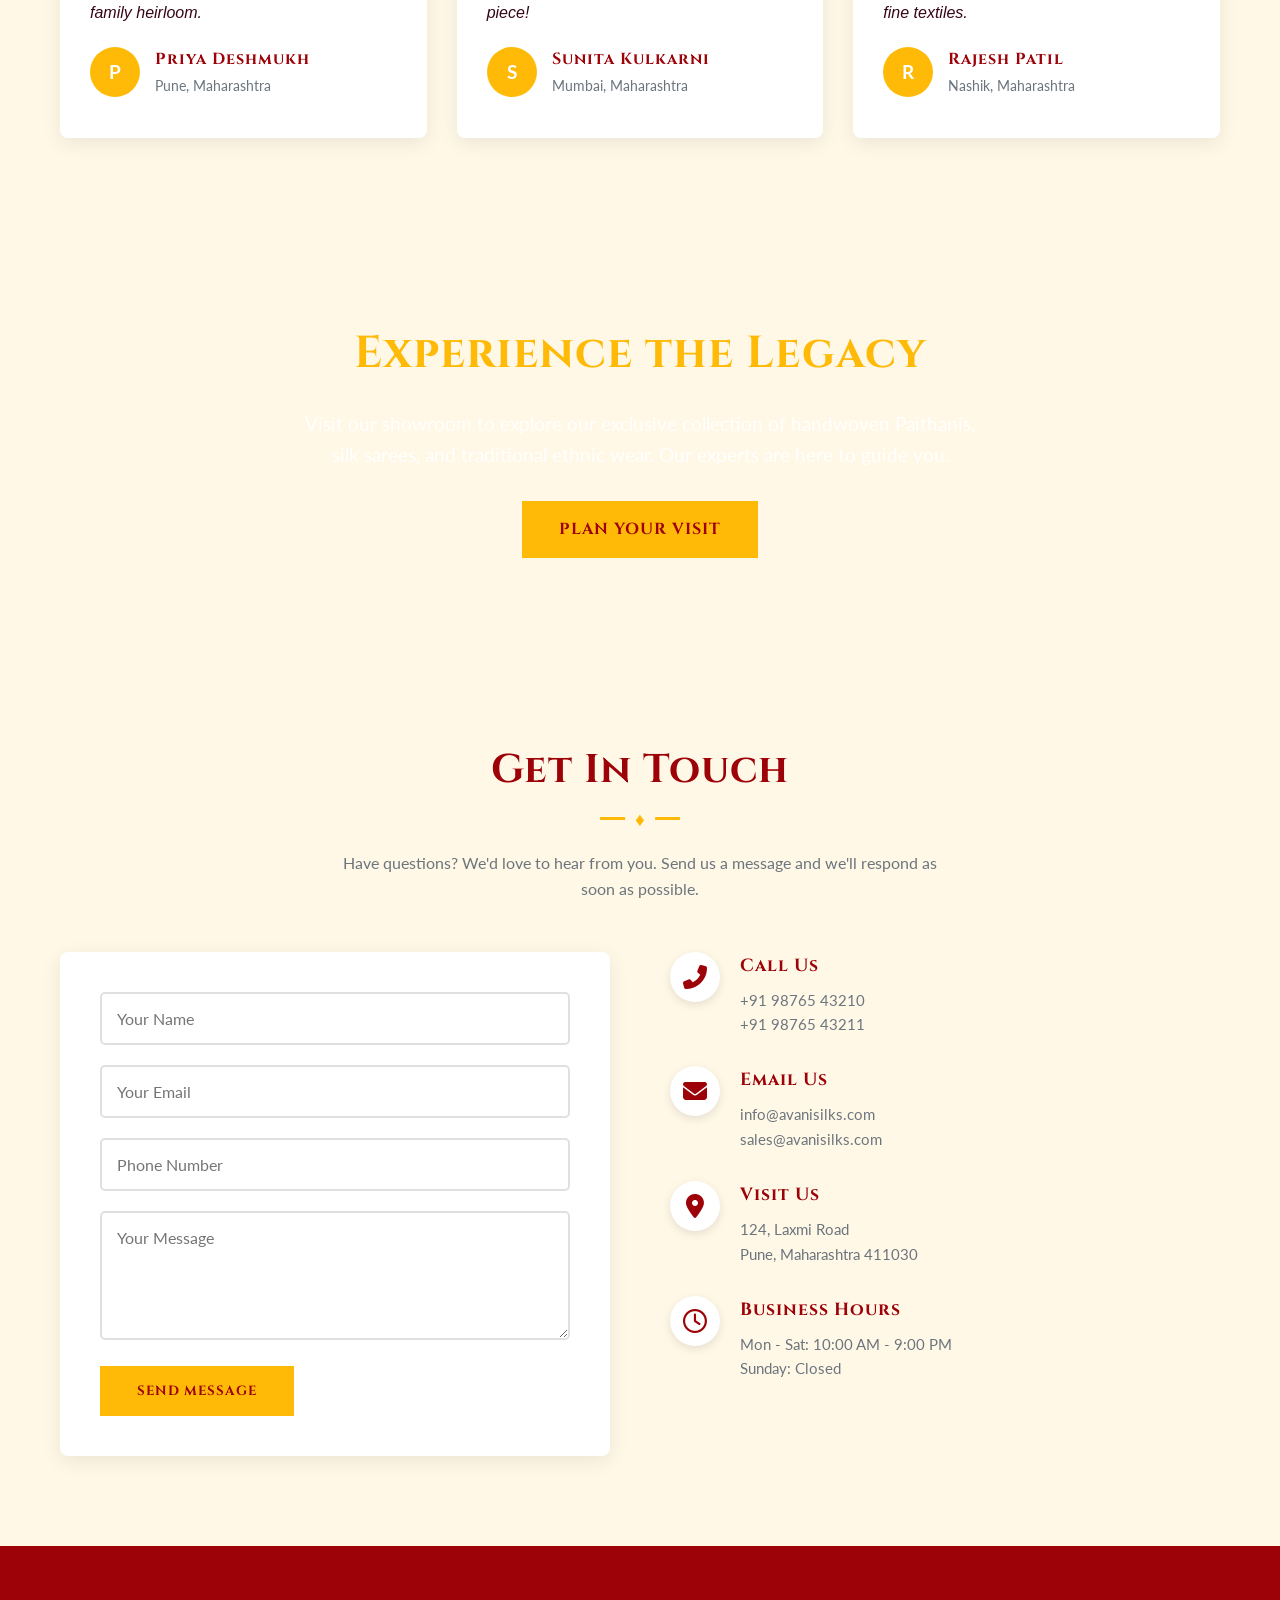
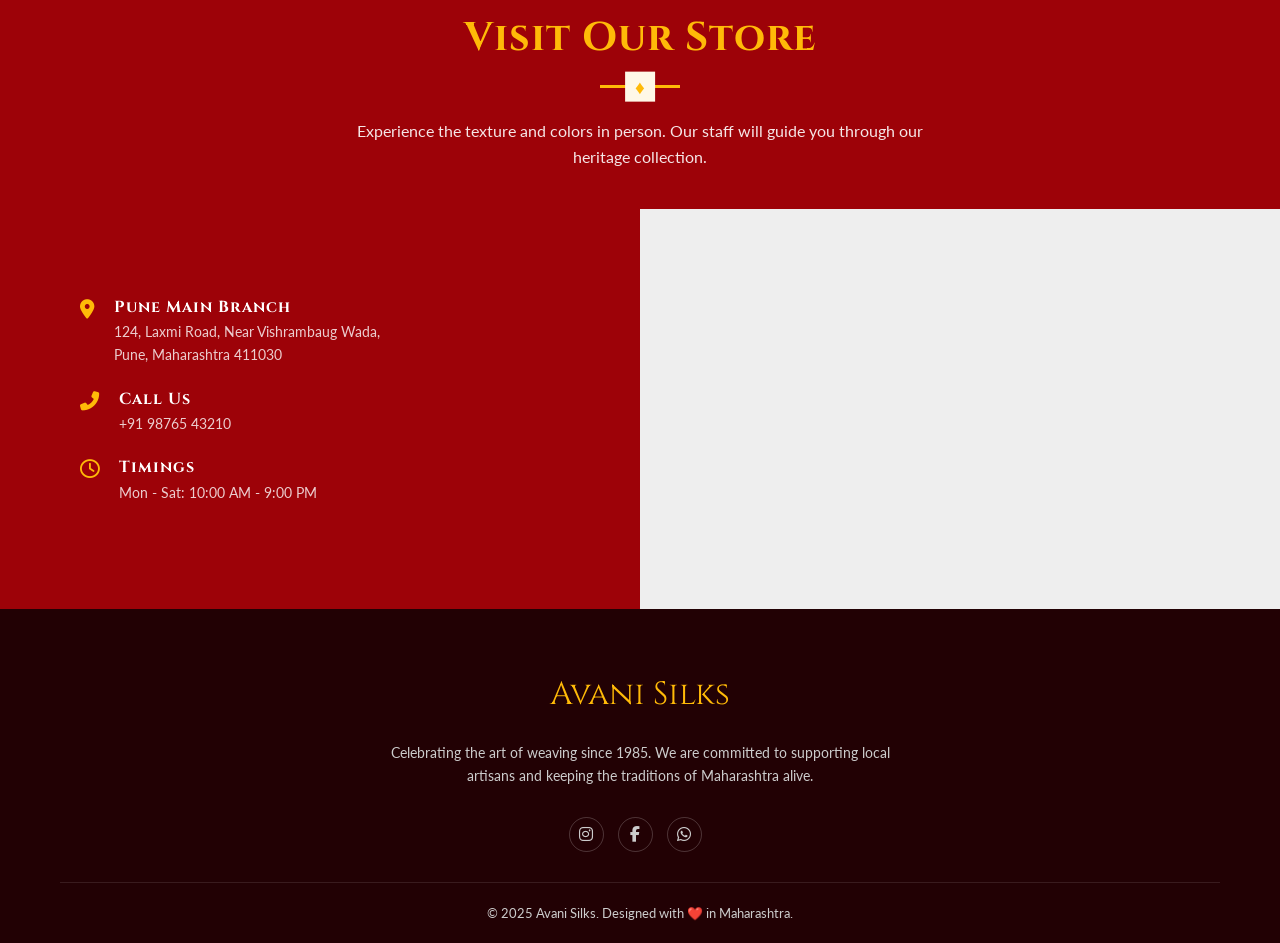
==== commit c8df104d: "small changes" ====
--- a/cloth.html
+++ b/cloth.html
@@ -40,6 +40,10 @@
             box-sizing: border-box;
         }
 
+        html {
+            scroll-behavior: smooth;
+        }
+
         body {
             font-family: 'Lato', sans-serif;
             background-color: var(--cream);
@@ -227,11 +231,85 @@
             width: 100%;
         }
 
-        .nav-icons {
-            display: flex;
-            gap: 20px;
-            font-size: 1.1rem;
+        /* --- MOBILE MENU --- */
+        .menu-toggle {
+            display: none;
+            flex-direction: column;
+            cursor: pointer;
+            z-index: 1001;
+        }
+
+        .menu-toggle span {
+            width: 25px;
+            height: 3px;
+            background: var(--primary);
+            margin: 3px 0;
+            transition: var(--transition);
+            border-radius: 2px;
+        }
+
+        .menu-toggle.active span:nth-child(1) {
+            transform: rotate(45deg) translate(8px, 8px);
+        }
+
+        .menu-toggle.active span:nth-child(2) {
+            opacity: 0;
+        }
+
+        .menu-toggle.active span:nth-child(3) {
+            transform: rotate(-45deg) translate(7px, -7px);
+        }
+
+        .mobile-menu {
+            position: fixed;
+            top: 0;
+            right: -100%;
+            width: 280px;
+            height: 100vh;
+            background: white;
+            box-shadow: -5px 0 20px rgba(0, 0, 0, 0.1);
+            transition: right 0.4s ease;
+            z-index: 999;
+            padding: 80px 30px 30px;
+        }
+
+        .mobile-menu.active {
+            right: 0;
+        }
+
+        .mobile-menu a {
+            display: block;
+            padding: 15px 0;
+            font-size: 1rem;
+            text-transform: uppercase;
+            letter-spacing: 1px;
+            font-weight: 600;
             color: var(--text-dark);
+            border-bottom: 1px solid rgba(0, 0, 0, 0.05);
+            transition: var(--transition);
+        }
+
+        .mobile-menu a:hover {
+            color: var(--primary);
+            padding-left: 10px;
+        }
+
+        .menu-overlay {
+            position: fixed;
+            top: 0;
+            left: 0;
+            width: 100%;
+            height: 100vh;
+            background: rgba(0, 0, 0, 0.5);
+            opacity: 0;
+            visibility: hidden;
+            transition: var(--transition);
+            z-index: 998;
+        }
+
+        .menu-overlay.active {
+            opacity: 1;
+            visibility: visible;
         }
 
         /* --- HERO SECTION --- */
@@ -255,7 +333,7 @@
             width: 100%;
             height: 100%;
             opacity: 0.6;
-            background-image: url('https://images.unsplash.com/photo-1610030469983-98e550d6193c?ixlib=rb-4.0.3&auto=format&fit=crop&w=1920&q=80');
+            background-image: url('https://karagiri.com/cdn/shop/files/Karagiri_Paithani_Saree_Maroon_Peacock_Pallu_1.jpg?v=1724673088&width=1946');
             background-size: cover;
             background-position: center 20%;
             background-attachment: fixed;
@@ -445,20 +523,7 @@
             overflow: hidden;
         }
 
-        .p-action {
-            position: absolute;
-            bottom: -50px;
-            left: 0;
-            width: 100%;
-            background: rgba(255, 255, 255, 0.9);
-            padding: 15px;
-            text-align: center;
-            transition: var(--transition);
-        }
-
-        .product-card:hover .p-action {
-            bottom: 0;
-        }
+
 
         .p-details {
             padding: 20px;
@@ -563,6 +628,343 @@
             border-color: var(--gold);
         }
 
+        /* --- HERITAGE STORY --- */
+        .heritage-section {
+            background: linear-gradient(135deg, var(--primary) 0%, var(--primary-dark) 100%);
+            color: white;
+            position: relative;
+            overflow: hidden;
+        }
+
+        .heritage-content {
+            max-width: 800px;
+            margin: 0 auto;
+            text-align: center;
+        }
+
+        .heritage-section h2 {
+            color: var(--gold);
+            font-size: 2.5rem;
+            margin-bottom: 20px;
+        }
+
+        .heritage-section p {
+            font-size: 1.1rem;
+            line-height: 1.8;
+            opacity: 0.95;
+            margin-bottom: 20px;
+        }
+
+        /* --- CRAFTSMANSHIP PROCESS --- */
+        .process-section {
+            background: white;
+        }
+
+        .process-grid {
+            display: grid;
+            grid-template-columns: repeat(auto-fit, minmax(250px, 1fr));
+            gap: 40px;
+            margin-top: 50px;
+        }
+
+        .process-item {
+            text-align: center;
+            padding: 30px 20px;
+            transition: var(--transition);
+        }
+
+        .process-icon {
+            width: 80px;
+            height: 80px;
+            margin: 0 auto 20px;
+            background: var(--cream);
+            border-radius: 50%;
+            display: flex;
+            align-items: center;
+            justify-content: center;
+            font-size: 2rem;
+            color: var(--primary);
+            border: 3px solid var(--gold);
+            transition: var(--transition);
+        }
+
+        .process-item:hover .process-icon {
+            background: var(--primary);
+            color: var(--gold);
+            transform: scale(1.1);
+        }
+
+        .process-item h3 {
+            color: var(--primary);
+            margin-bottom: 15px;
+            font-size: 1.3rem;
+        }
+
+        .process-item p {
+            color: var(--text-light);
+            line-height: 1.6;
+        }
+
+        /* --- TESTIMONIALS --- */
+        .testimonials-section {
+            background: var(--cream);
+        }
+
+        .testimonial-grid {
+            display: grid;
+            grid-template-columns: repeat(auto-fit, minmax(300px, 1fr));
+            gap: 30px;
+            margin-top: 50px;
+        }
+
+        .testimonial-card {
+            background: white;
+            padding: 40px 30px;
+            border-radius: 8px;
+            box-shadow: 0 5px 20px rgba(0, 0, 0, 0.08);
+            position: relative;
+            transition: var(--transition);
+        }
+
+        .testimonial-card:hover {
+            transform: translateY(-5px);
+            box-shadow: var(--shadow);
+        }
+
+        .testimonial-card::before {
+            content: '"';
+            position: absolute;
+            top: 20px;
+            left: 20px;
+            font-size: 4rem;
+            color: var(--gold);
+            font-family: 'Cinzel', serif;
+            opacity: 0.3;
+        }
+
+        .testimonial-text {
+            color: var(--text-dark);
+            font-style: italic;
+            line-height: 1.8;
+            margin-bottom: 20px;
+            position: relative;
+            z-index: 1;
+        }
+
+        .testimonial-author {
+            display: flex;
+            align-items: center;
+            gap: 15px;
+        }
+
+        .author-img {
+            width: 50px;
+            height: 50px;
+            border-radius: 50%;
+            background: var(--gold);
+            display: flex;
+            align-items: center;
+            justify-content: center;
+            color: white;
+            font-weight: 700;
+            font-size: 1.2rem;
+        }
+
+        .author-info h4 {
+            color: var(--primary);
+            font-size: 1rem;
+            margin-bottom: 3px;
+        }
+
+        .author-info p {
+            color: var(--text-light);
+            font-size: 0.85rem;
+        }
+
+        /* --- STATS SECTION --- */
+        .stats-section {
+            background: var(--primary);
+            color: white;
+            padding: 60px 0;
+        }
+
+        .stats-grid {
+            display: grid;
+            grid-template-columns: repeat(auto-fit, minmax(200px, 1fr));
+            gap: 40px;
+            text-align: center;
+        }
+
+        .stat-item h3 {
+            font-size: 3rem;
+            color: var(--gold);
+            margin-bottom: 10px;
+        }
+
+        .stat-item p {
+            font-size: 1.1rem;
+            opacity: 0.9;
+        }
+
+        /* --- CTA SECTION --- */
+        .cta-section {
+            background: linear-gradient(rgba(157, 2, 8, 0.95), rgba(106, 4, 15, 0.95)), 
+                        url('https://karagiri.com/cdn/shop/files/Karagiri_Paithani_Saree_Green_Peacock_Pallu_1.jpg?v=1724673088&width=1920');
+            background-size: cover;
+            background-position: center;
+            background-attachment: fixed;
+            color: white;
+            text-align: center;
+        }
+
+        .cta-content {
+            max-width: 700px;
+            margin: 0 auto;
+        }
+
+        .cta-section h2 {
+            font-size: 2.8rem;
+            color: var(--gold);
+            margin-bottom: 20px;
+        }
+
+        .cta-section p {
+            font-size: 1.2rem;
+            margin-bottom: 30px;
+            opacity: 0.95;
+        }
+
+        /* --- GALLERY SECTION --- */
+        .gallery-section {
+            background: white;
+        }
+
+        .gallery-grid {
+            display: grid;
+            grid-template-columns: repeat(auto-fit, minmax(300px, 1fr));
+            gap: 20px;
+        }
+
+        .gallery-item {
+            position: relative;
+            overflow: hidden;
+            border-radius: 8px;
+            height: 350px;
+            cursor: pointer;
+            box-shadow: 0 5px 15px rgba(0, 0, 0, 0.1);
+        }
+
+        .gallery-item img {
+            width: 100%;
+            height: 100%;
+            transition: transform 0.5s ease;
+        }
+
+        .gallery-overlay {
+            position: absolute;
+            bottom: 0;
+            left: 0;
+            right: 0;
+            background: linear-gradient(transparent, rgba(0, 0, 0, 0.8));
+            padding: 30px 20px 20px;
+            transform: translateY(100%);
+            transition: transform 0.4s ease;
+        }
+
+        .gallery-overlay h4 {
+            color: var(--gold);
+            font-size: 1.2rem;
+        }
+
+        .gallery-item:hover img {
+            transform: scale(1.1);
+        }
+
+        .gallery-item:hover .gallery-overlay {
+            transform: translateY(0);
+        }
+
+        /* --- CONTACT SECTION --- */
+        .contact-section {
+            background: var(--cream);
+        }
+
+        .contact-wrapper {
+            display: grid;
+            grid-template-columns: 1fr 1fr;
+            gap: 60px;
+            margin-top: 50px;
+        }
+
+        .contact-form {
+            background: white;
+            padding: 40px;
+            border-radius: 8px;
+            box-shadow: 0 5px 20px rgba(0, 0, 0, 0.08);
+        }
+
+        .form-group {
+            margin-bottom: 20px;
+        }
+
+        .form-group input,
+        .form-group textarea {
+            width: 100%;
+            padding: 15px;
+            border: 2px solid #e0e0e0;
+            border-radius: 5px;
+            font-family: 'Lato', sans-serif;
+            font-size: 1rem;
+            transition: var(--transition);
+        }
+
+        .form-group input:focus,
+        .form-group textarea:focus {
+            outline: none;
+            border-color: var(--primary);
+        }
+
+        .form-group textarea {
+            resize: vertical;
+        }
+
+        .contact-info-box {
+            display: flex;
+            flex-direction: column;
+            gap: 30px;
+        }
+
+        .contact-item {
+            display: flex;
+            gap: 20px;
+            align-items: flex-start;
+        }
+
+        .contact-item i {
+            font-size: 1.5rem;
+            color: var(--primary);
+            background: white;
+            width: 50px;
+            height: 50px;
+            display: flex;
+            align-items: center;
+            justify-content: center;
+            border-radius: 50%;
+            box-shadow: 0 3px 10px rgba(0, 0, 0, 0.1);
+        }
+
+        .contact-item h4 {
+            color: var(--primary);
+            margin-bottom: 8px;
+            font-size: 1.1rem;
+        }
+
+        .contact-item p {
+            color: var(--text-light);
+            font-size: 0.95rem;
+            line-height: 1.6;
+        }
+
         /* --- RESPONSIVE --- */
         @media (max-width: 768px) {
             .hero h1 {
@@ -573,6 +975,10 @@
                 display: none;
             }
 
+            .menu-toggle {
+                display: flex;
+            }
+
             .featured-wrapper {
                 grid-template-columns: 1fr;
             }
@@ -592,6 +998,33 @@
             .col-img-box {
                 width: 140px;
                 height: 140px;
+            }
+
+            .heritage-section h2,
+            .cta-section h2 {
+                font-size: 2rem;
+            }
+
+            .stat-item h3 {
+                font-size: 2.5rem;
+            }
+
+            .process-grid,
+            .testimonial-grid {
+                grid-template-columns: 1fr;
+            }
+
+            .contact-wrapper {
+                grid-template-columns: 1fr;
+                gap: 40px;
+            }
+
+            .gallery-grid {
+                grid-template-columns: 1fr;
+            }
+
+            .gallery-item {
+                height: 300px;
             }
         }
 
@@ -612,6 +1045,19 @@
 <body>
 
     <div class="bg-pattern"></div>
+
+    <!-- Mobile Menu Overlay -->
+    <div class="menu-overlay" id="menuOverlay"></div>
+
+    <!-- Mobile Menu -->
+    <div class="mobile-menu" id="mobileMenu">
+        <a href="#home">Home</a>
+        <a href="#heritage">Heritage</a>
+        <a href="#collection">Collection</a>
+        <a href="#gallery">Gallery</a>
+        <a href="#testimonials">Reviews</a>
+        <a href="#contact">Contact</a>
+    </div>
 
     <!-- Navigation -->
     <nav id="navbar">
@@ -622,13 +1068,16 @@
             </a>
             <div class="nav-links">
                 <a href="#home">Home</a>
+                <a href="#heritage">Heritage</a>
                 <a href="#collection">Collection</a>
-                <a href="#paithani">Paithani</a>
-                <a href="#visit">Visit Us</a>
-            </div>
-            <div class="nav-icons">
-                <a href="#"><i class="far fa-heart"></i></a>
-                <a href="#"><i class="fas fa-shopping-bag"></i></a>
+                <a href="#gallery">Gallery</a>
+                <a href="#testimonials">Reviews</a>
+                <a href="#contact">Contact</a>
+            </div>
+            <div class="menu-toggle" id="menuToggle">
+                <span></span>
+                <span></span>
+                <span></span>
             </div>
         </div>
     </nav>
@@ -652,21 +1101,21 @@
             <div class="col-grid">
                 <div class="col-item fade-in">
                     <div class="col-img-box">
-                        <img src="https://images.unsplash.com/photo-1617627143750-d86bc21e42bb?ixlib=rb-4.0.3&auto=format&fit=crop&w=400&q=80"
+                        <img src="https://karagiri.com/cdn/shop/files/Karagiri_Paithani_Saree_Green_Peacock_Pallu_1.jpg?v=1724673088&width=400"
                             alt="Sarees">
                     </div>
                     <h3>Sarees</h3>
                 </div>
                 <div class="col-item fade-in">
                     <div class="col-img-box">
-                        <img src="https://images.unsplash.com/photo-1597983073493-88cd35cf93b0?ixlib=rb-4.0.3&auto=format&fit=crop&w=400&q=80"
+                        <img src="https://karagiri.com/cdn/shop/files/Karagiri_Paithani_Saree_Pink_Peacock_Pallu_1.jpg?v=1724673088&width=400"
                             alt="Men's Ethnic">
                     </div>
                     <h3>Men's Kurta</h3>
                 </div>
                 <div class="col-item fade-in">
                     <div class="col-img-box">
-                        <img src="https://images.unsplash.com/photo-1617627143750-d86bc21e42bb?ixlib=rb-4.0.3&auto=format&fit=crop&w=400&q=80"
+                        <img src="https://karagiri.com/cdn/shop/files/Karagiri_Paithani_Saree_Purple_Peacock_Pallu_1.jpg?v=1724673088&width=400"
                             alt="Accessories">
                     </div>
                     <h3>Bridal</h3>
@@ -678,6 +1127,13 @@
     <!-- Featured Section (Paithani) -->
     <section id="paithani" class="section-padding featured-section">
         <div class="container">
+            <div class="text-center fade-in" style="margin-bottom: 60px;">
+                <h2 class="section-title">The Paithani Collection</h2>
+                <div class="divider-gold"></div>
+                <p style="max-width: 700px; margin: 0 auto; color: var(--text-light);">
+                    Discover the timeless elegance of authentic Yeola Paithani sarees, handwoven with pure silk and zari.
+                </p>
+            </div>
             <div class="featured-wrapper">
                 <div class="feat-content fade-in">
                     <h4 style="color: var(--text-light); letter-spacing: 2px;">THE ROYAL WEAVE</h4>
@@ -699,8 +1155,97 @@
 
                 <div class="feat-img-group fade-in">
                     <div class="feat-deco"></div>
-                    <img src="https://images.unsplash.com/photo-1617627143750-d86bc21e42bb?ixlib=rb-4.0.3&auto=format&fit=crop&w=400&q=80"
+                    <img src="https://karagiri.com/cdn/shop/files/Karagiri_Paithani_Saree_Maroon_Peacock_Pallu_1.jpg?v=1724673088&width=800"
                         alt="Paithani Saree" class="feat-main">
+                </div>
+            </div>
+        </div>
+    </section>
+
+    <!-- Heritage Story Section -->
+    <section id="heritage" class="section-padding heritage-section">
+        <div class="container">
+            <div class="heritage-content fade-in">
+                <h2>Our Heritage</h2>
+                <div class="divider-gold"></div>
+                <p>For over four decades, Avani Silks has been the custodian of Maharashtra's rich textile heritage. 
+                   What began as a small family venture in 1985 has blossomed into a celebrated destination for 
+                   authentic handwoven sarees and traditional ethnic wear.</p>
+                <p>We work directly with master weavers from Yeola, Paithan, and surrounding villages, ensuring 
+                   fair wages and preserving age-old weaving techniques that have been passed down through generations. 
+                   Every piece in our collection tells a story of dedication, artistry, and cultural pride.</p>
+                <p style="margin-top: 30px; font-size: 1rem; color: var(--gold); font-family: 'Cinzel', serif; 
+                   letter-spacing: 2px;">Tradition Woven with Love</p>
+            </div>
+        </div>
+    </section>
+
+    <!-- Craftsmanship Process -->
+    <section class="section-padding process-section">
+        <div class="container">
+            <div class="text-center fade-in">
+                <h2 class="section-title">The Art of Weaving</h2>
+                <div class="divider-gold"></div>
+                <p style="max-width: 700px; margin: 0 auto 20px; color: var(--text-light);">
+                    Each Paithani saree is a labor of love, crafted through a meticulous process that honors centuries of tradition.
+                </p>
+            </div>
+
+            <div class="process-grid">
+                <div class="process-item fade-in">
+                    <div class="process-icon">
+                        <i class="fas fa-palette"></i>
+                    </div>
+                    <h3>Design Selection</h3>
+                    <p>Traditional motifs like peacocks, lotuses, and parrots are carefully chosen, each carrying symbolic meaning.</p>
+                </div>
+
+                <div class="process-item fade-in">
+                    <div class="process-icon">
+                        <i class="fas fa-fill-drip"></i>
+                    </div>
+                    <h3>Silk Dyeing</h3>
+                    <p>Pure silk threads are dyed in vibrant, natural colors that retain their brilliance for generations.</p>
+                </div>
+
+                <div class="process-item fade-in">
+                    <div class="process-icon">
+                        <i class="fas fa-hands"></i>
+                    </div>
+                    <h3>Handloom Weaving</h3>
+                    <p>Master weavers spend months intricately weaving each saree on traditional handlooms.</p>
+                </div>
+
+                <div class="process-item fade-in">
+                    <div class="process-icon">
+                        <i class="fas fa-gem"></i>
+                    </div>
+                    <h3>Zari Work</h3>
+                    <p>Real gold or silver zari threads are woven into borders and pallu, creating timeless elegance.</p>
+                </div>
+            </div>
+        </div>
+    </section>
+
+    <!-- Stats Section -->
+    <section class="stats-section">
+        <div class="container">
+            <div class="stats-grid fade-in">
+                <div class="stat-item">
+                    <h3>40+</h3>
+                    <p>Years of Excellence</p>
+                </div>
+                <div class="stat-item">
+                    <h3>500+</h3>
+                    <p>Artisan Families</p>
+                </div>
+                <div class="stat-item">
+                    <h3>10,000+</h3>
+                    <p>Happy Customers</p>
+                </div>
+                <div class="stat-item">
+                    <h3>100%</h3>
+                    <p>Authentic Handwoven</p>
                 </div>
             </div>
         </div>
@@ -720,12 +1265,8 @@
                 <!-- Product 1 -->
                 <div class="product-card fade-in">
                     <div class="p-img">
-                        <img src="https://images.unsplash.com/photo-1617627143750-d86bc21e42bb?ixlib=rb-4.0.3&auto=format&fit=crop&w=400&q=80"
+                        <img src="https://karagiri.com/cdn/shop/files/Karagiri_Paithani_Saree_Blue_Peacock_Pallu_1.jpg?v=1724673088&width=600"
                             alt="Silk Saree">
-                        <div class="p-action">
-                            <button class="btn btn-gold" style="padding: 10px 20px; font-size: 0.8rem;">Add to
-                                Cart</button>
-                        </div>
                     </div>
                     <div class="p-details">
                         <span class="p-cat">Silk</span>
@@ -737,12 +1278,8 @@
                 <!-- Product 2 -->
                 <div class="product-card fade-in">
                     <div class="p-img">
-                        <img src="https://images.unsplash.com/photo-1597983073493-88cd35cf93b0?ixlib=rb-4.0.3&auto=format&fit=crop&w=400&q=80"
+                        <img src="https://karagiri.com/cdn/shop/files/Karagiri_Paithani_Saree_Green_Peacock_Pallu_1.jpg?v=1724673088&width=600"
                             alt="Kurta">
-                        <div class="p-action">
-                            <button class="btn btn-gold" style="padding: 10px 20px; font-size: 0.8rem;">Add to
-                                Cart</button>
-                        </div>
                     </div>
                     <div class="p-details">
                         <span class="p-cat">Men's Ethnic</span>
@@ -754,17 +1291,26 @@
                 <!-- Product 3 -->
                 <div class="product-card fade-in">
                     <div class="p-img">
-                        <img src="https://images.unsplash.com/photo-1617627143750-d86bc21e42bb?ixlib=rb-4.0.3&auto=format&fit=crop&w=400&q=80"
+                        <img src="https://karagiri.com/cdn/shop/files/Karagiri_Paithani_Saree_Pink_Peacock_Pallu_1.jpg?v=1724673088&width=600"
                             alt="Cotton Saree">
-                        <div class="p-action">
-                            <button class="btn btn-gold" style="padding: 10px 20px; font-size: 0.8rem;">Add to
-                                Cart</button>
-                        </div>
                     </div>
                     <div class="p-details">
                         <span class="p-cat">Cotton</span>
                         <h4 class="p-title">Handblock Print</h4>
                         <span class="p-price">₹2,800</span>
+                    </div>
+                </div>
+
+                <!-- Product 4 -->
+                <div class="product-card fade-in">
+                    <div class="p-img">
+                        <img src="https://karagiri.com/cdn/shop/files/Karagiri_Paithani_Saree_Purple_Peacock_Pallu_1.jpg?v=1724673088&width=600"
+                            alt="Traditional Saree">
+                    </div>
+                    <div class="p-details">
+                        <span class="p-cat">Traditional</span>
+                        <h4 class="p-title">Peshwai Nauvari</h4>
+                        <span class="p-price">₹8,500</span>
                     </div>
                 </div>
 
@@ -788,14 +1334,206 @@
         </div>
     </section>
 
+    <!-- Photo Gallery Section -->
+    <section id="gallery" class="section-padding gallery-section">
+        <div class="container">
+            <div class="text-center fade-in">
+                <h2 class="section-title">Our Gallery</h2>
+                <div class="divider-gold"></div>
+                <p style="max-width: 600px; margin: 0 auto 50px; color: var(--text-light);">
+                    Celebrating moments of joy and tradition with our exquisite collection.
+                </p>
+            </div>
+
+            <div class="gallery-grid">
+                <div class="gallery-item fade-in">
+                    <img src="https://karagiri.com/cdn/shop/files/Karagiri_Paithani_Saree_Maroon_Peacock_Pallu_1.jpg?v=1724673088&width=600" alt="Bride in traditional saree">
+                    <div class="gallery-overlay">
+                        <h4>Bridal Collection</h4>
+                    </div>
+                </div>
+                <div class="gallery-item fade-in">
+                    <img src="https://karagiri.com/cdn/shop/files/Karagiri_Paithani_Saree_Blue_Peacock_Pallu_1.jpg?v=1724673088&width=600" alt="Woman in silk saree">
+                    <div class="gallery-overlay">
+                        <h4>Silk Sarees</h4>
+                    </div>
+                </div>
+                <div class="gallery-item fade-in">
+                    <img src="https://karagiri.com/cdn/shop/files/Karagiri_Paithani_Saree_Green_Peacock_Pallu_1.jpg?v=1724673088&width=600" alt="Traditional wear">
+                    <div class="gallery-overlay">
+                        <h4>Traditional Wear</h4>
+                    </div>
+                </div>
+                <div class="gallery-item fade-in">
+                    <img src="https://karagiri.com/cdn/shop/files/Karagiri_Paithani_Saree_Pink_Peacock_Pallu_1.jpg?v=1724673088&width=600" alt="Festive collection">
+                    <div class="gallery-overlay">
+                        <h4>Festive Collection</h4>
+                    </div>
+                </div>
+                <div class="gallery-item fade-in">
+                    <img src="https://karagiri.com/cdn/shop/files/Karagiri_Paithani_Saree_Purple_Peacock_Pallu_1.jpg?v=1724673088&width=600" alt="Baby in traditional dress">
+                    <div class="gallery-overlay">
+                        <h4>Kids Ethnic Wear</h4>
+                    </div>
+                </div>
+                <div class="gallery-item fade-in">
+                    <img src="https://karagiri.com/cdn/shop/files/Karagiri_Paithani_Saree_Yellow_Peacock_Pallu_1.jpg?v=1724673088&width=600" alt="Girls in sarees">
+                    <div class="gallery-overlay">
+                        <h4>Designer Sarees</h4>
+                    </div>
+                </div>
+            </div>
+        </div>
+    </section>
+
+    <!-- Testimonials Section -->
+    <section id="testimonials" class="section-padding testimonials-section">
+        <div class="container">
+            <div class="text-center fade-in">
+                <h2 class="section-title">What Our Customers Say</h2>
+                <div class="divider-gold"></div>
+                <p style="max-width: 600px; margin: 0 auto 20px; color: var(--text-light);">
+                    Hear from those who have experienced the beauty and quality of our handwoven treasures.
+                </p>
+            </div>
+
+            <div class="testimonial-grid">
+                <div class="testimonial-card fade-in">
+                    <p class="testimonial-text">
+                        I bought my wedding Paithani from Avani Silks and it was absolutely stunning! The quality 
+                        is unmatched and the staff helped me choose the perfect design. It's now a family heirloom.
+                    </p>
+                    <div class="testimonial-author">
+                        <div class="author-img">P</div>
+                        <div class="author-info">
+                            <h4>Priya Deshmukh</h4>
+                            <p>Pune, Maharashtra</p>
+                        </div>
+                    </div>
+                </div>
+
+                <div class="testimonial-card fade-in">
+                    <p class="testimonial-text">
+                        The authenticity and craftsmanship are evident in every thread. I've been a loyal customer 
+                        for 15 years and have never been disappointed. True heritage in every piece!
+                    </p>
+                    <div class="testimonial-author">
+                        <div class="author-img">S</div>
+                        <div class="author-info">
+                            <h4>Sunita Kulkarni</h4>
+                            <p>Mumbai, Maharashtra</p>
+                        </div>
+                    </div>
+                </div>
+
+                <div class="testimonial-card fade-in">
+                    <p class="testimonial-text">
+                        Excellent collection of traditional wear! The staff is knowledgeable and patient. 
+                        They explained the history behind each design. A must-visit for anyone who appreciates fine textiles.
+                    </p>
+                    <div class="testimonial-author">
+                        <div class="author-img">R</div>
+                        <div class="author-info">
+                            <h4>Rajesh Patil</h4>
+                            <p>Nashik, Maharashtra</p>
+                        </div>
+                    </div>
+                </div>
+            </div>
+        </div>
+    </section>
+
+    <!-- CTA Section -->
+    <section class="section-padding cta-section">
+        <div class="container">
+            <div class="cta-content fade-in">
+                <h2>Experience the Legacy</h2>
+                <p>Visit our showroom to explore our exclusive collection of handwoven Paithanis, 
+                   silk sarees, and traditional ethnic wear. Our experts are here to guide you.</p>
+                <a href="#visit" class="btn btn-gold">Plan Your Visit</a>
+            </div>
+        </div>
+    </section>
+
+    <!-- Contact Us Section -->
+    <section id="contact" class="section-padding contact-section">
+        <div class="container">
+            <div class="text-center fade-in">
+                <h2 class="section-title">Get In Touch</h2>
+                <div class="divider-gold"></div>
+                <p style="max-width: 600px; margin: 0 auto 50px; color: var(--text-light);">
+                    Have questions? We'd love to hear from you. Send us a message and we'll respond as soon as possible.
+                </p>
+            </div>
+
+            <div class="contact-wrapper">
+                <div class="contact-form fade-in">
+                    <form>
+                        <div class="form-group">
+                            <input type="text" placeholder="Your Name" required>
+                        </div>
+                        <div class="form-group">
+                            <input type="email" placeholder="Your Email" required>
+                        </div>
+                        <div class="form-group">
+                            <input type="tel" placeholder="Phone Number" required>
+                        </div>
+                        <div class="form-group">
+                            <textarea rows="5" placeholder="Your Message" required></textarea>
+                        </div>
+                        <button type="submit" class="btn btn-gold">Send Message</button>
+                    </form>
+                </div>
+
+                <div class="contact-info-box fade-in">
+                    <div class="contact-item">
+                        <i class="fas fa-phone-alt"></i>
+                        <div>
+                            <h4>Call Us</h4>
+                            <p>+91 98765 43210</p>
+                            <p>+91 98765 43211</p>
+                        </div>
+                    </div>
+                    <div class="contact-item">
+                        <i class="fas fa-envelope"></i>
+                        <div>
+                            <h4>Email Us</h4>
+                            <p>info@avanisilks.com</p>
+                            <p>sales@avanisilks.com</p>
+                        </div>
+                    </div>
+                    <div class="contact-item">
+                        <i class="fas fa-map-marker-alt"></i>
+                        <div>
+                            <h4>Visit Us</h4>
+                            <p>124, Laxmi Road</p>
+                            <p>Pune, Maharashtra 411030</p>
+                        </div>
+                    </div>
+                    <div class="contact-item">
+                        <i class="far fa-clock"></i>
+                        <div>
+                            <h4>Business Hours</h4>
+                            <p>Mon - Sat: 10:00 AM - 9:00 PM</p>
+                            <p>Sunday: Closed</p>
+                        </div>
+                    </div>
+                </div>
+            </div>
+        </div>
+    </section>
+
     <!-- Visit Us / Location -->
     <section id="visit" class="visit-section">
+        <div class="container text-center fade-in" style="padding: 60px 20px 40px;">
+            <h2 style="color: var(--gold); font-size: 2.5rem; margin-bottom: 10px;">Visit Our Store</h2>
+            <div class="divider-gold"></div>
+            <p style="max-width: 600px; margin: 0 auto; opacity: 0.9;">
+                Experience the texture and colors in person. Our staff will guide you through our heritage collection.
+            </p>
+        </div>
         <div class="visit-grid">
             <div class="visit-info fade-in">
-                <h2>Visit Our Store</h2>
-                <p style="margin-bottom: 30px; opacity: 0.9;">Experience the texture and colors in person. Our staff
-                    will guide you through our heritage collection.</p>
-
                 <div class="info-row">
                     <i class="fas fa-map-marker-alt"></i>
                     <div>
@@ -874,6 +1612,28 @@
         }, { threshold: 0.1 });
 
         document.querySelectorAll('.fade-in').forEach(el => observer.observe(el));
+
+        // Mobile Menu Toggle
+        const menuToggle = document.getElementById('menuToggle');
+        const mobileMenu = document.getElementById('mobileMenu');
+        const menuOverlay = document.getElementById('menuOverlay');
+
+        function toggleMenu() {
+            menuToggle.classList.toggle('active');
+            mobileMenu.classList.toggle('active');
+            menuOverlay.classList.toggle('active');
+            document.body.style.overflow = mobileMenu.classList.contains('active') ? 'hidden' : '';
+        }
+
+        menuToggle.addEventListener('click', toggleMenu);
+        menuOverlay.addEventListener('click', toggleMenu);
+
+        // Close menu when clicking on a link
+        document.querySelectorAll('.mobile-menu a').forEach(link => {
+            link.addEventListener('click', () => {
+                toggleMenu();
+            });
+        });
     </script>
 </body>
 
